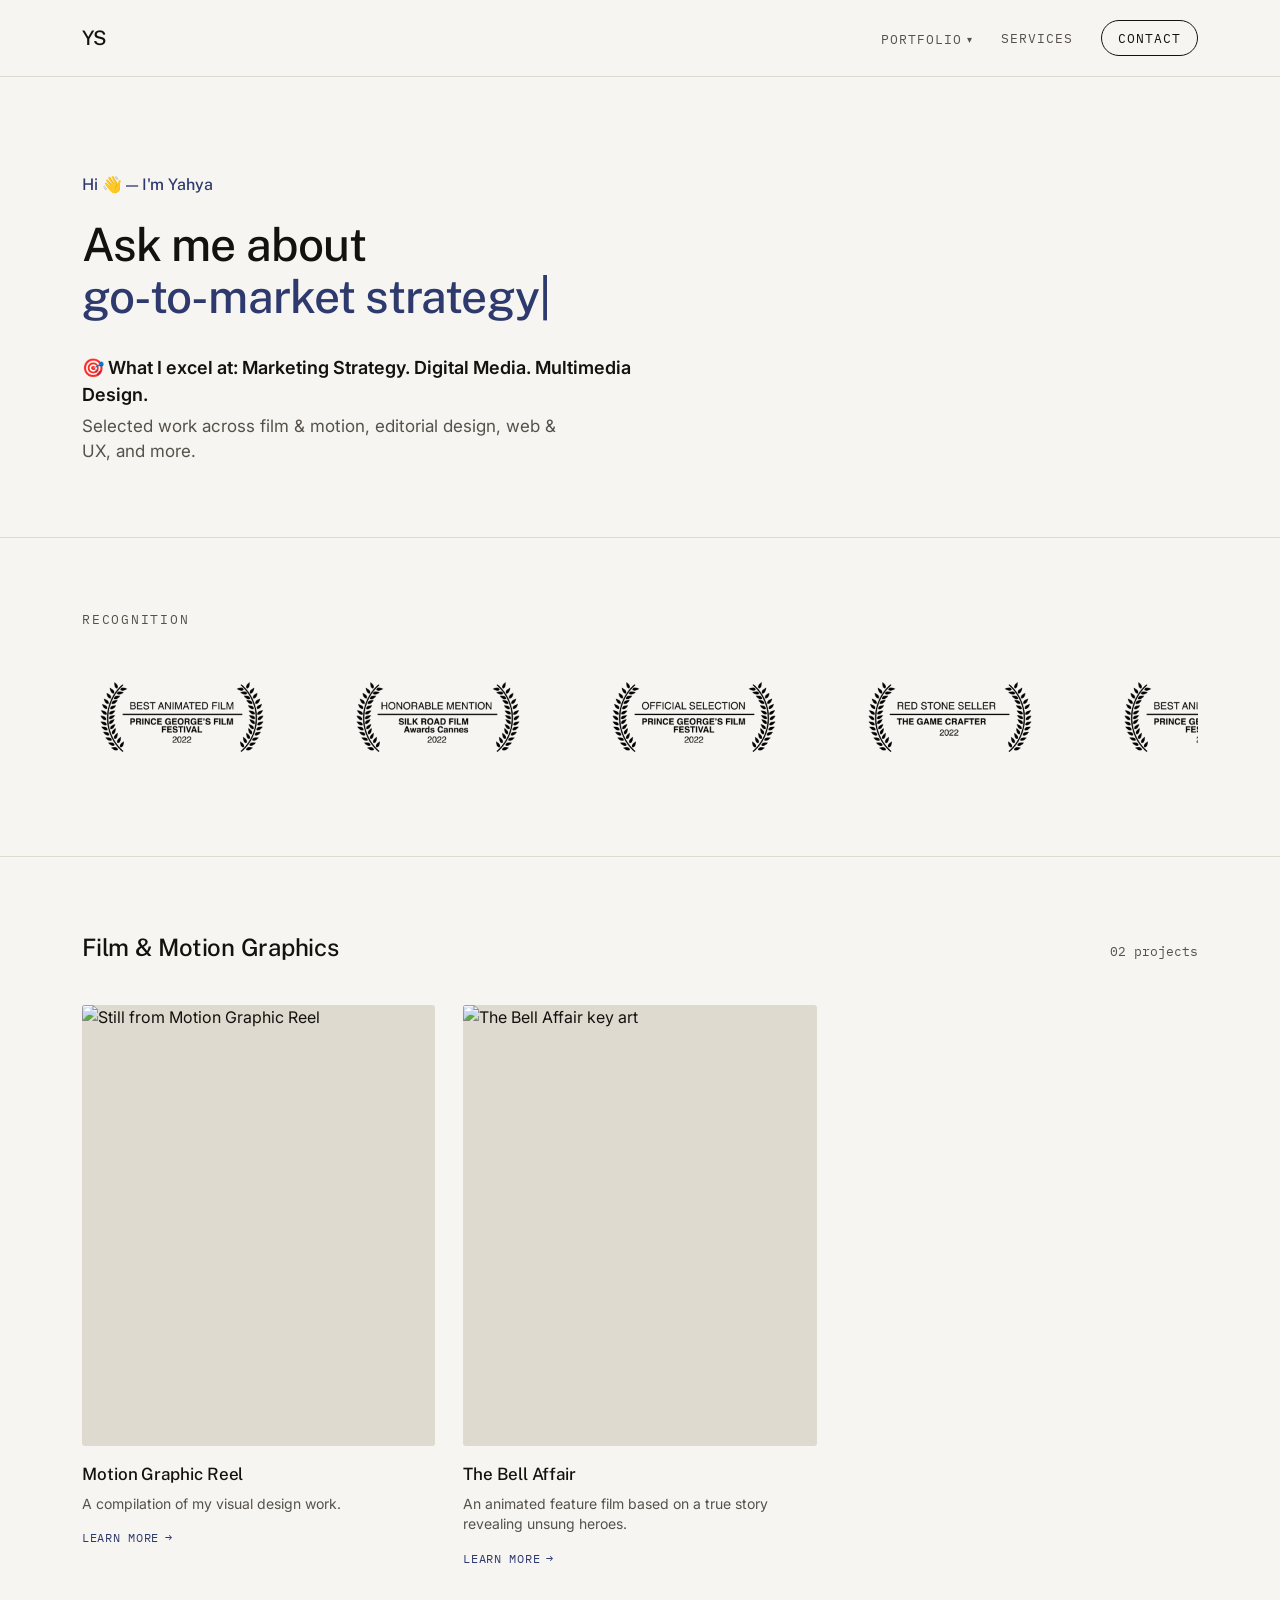
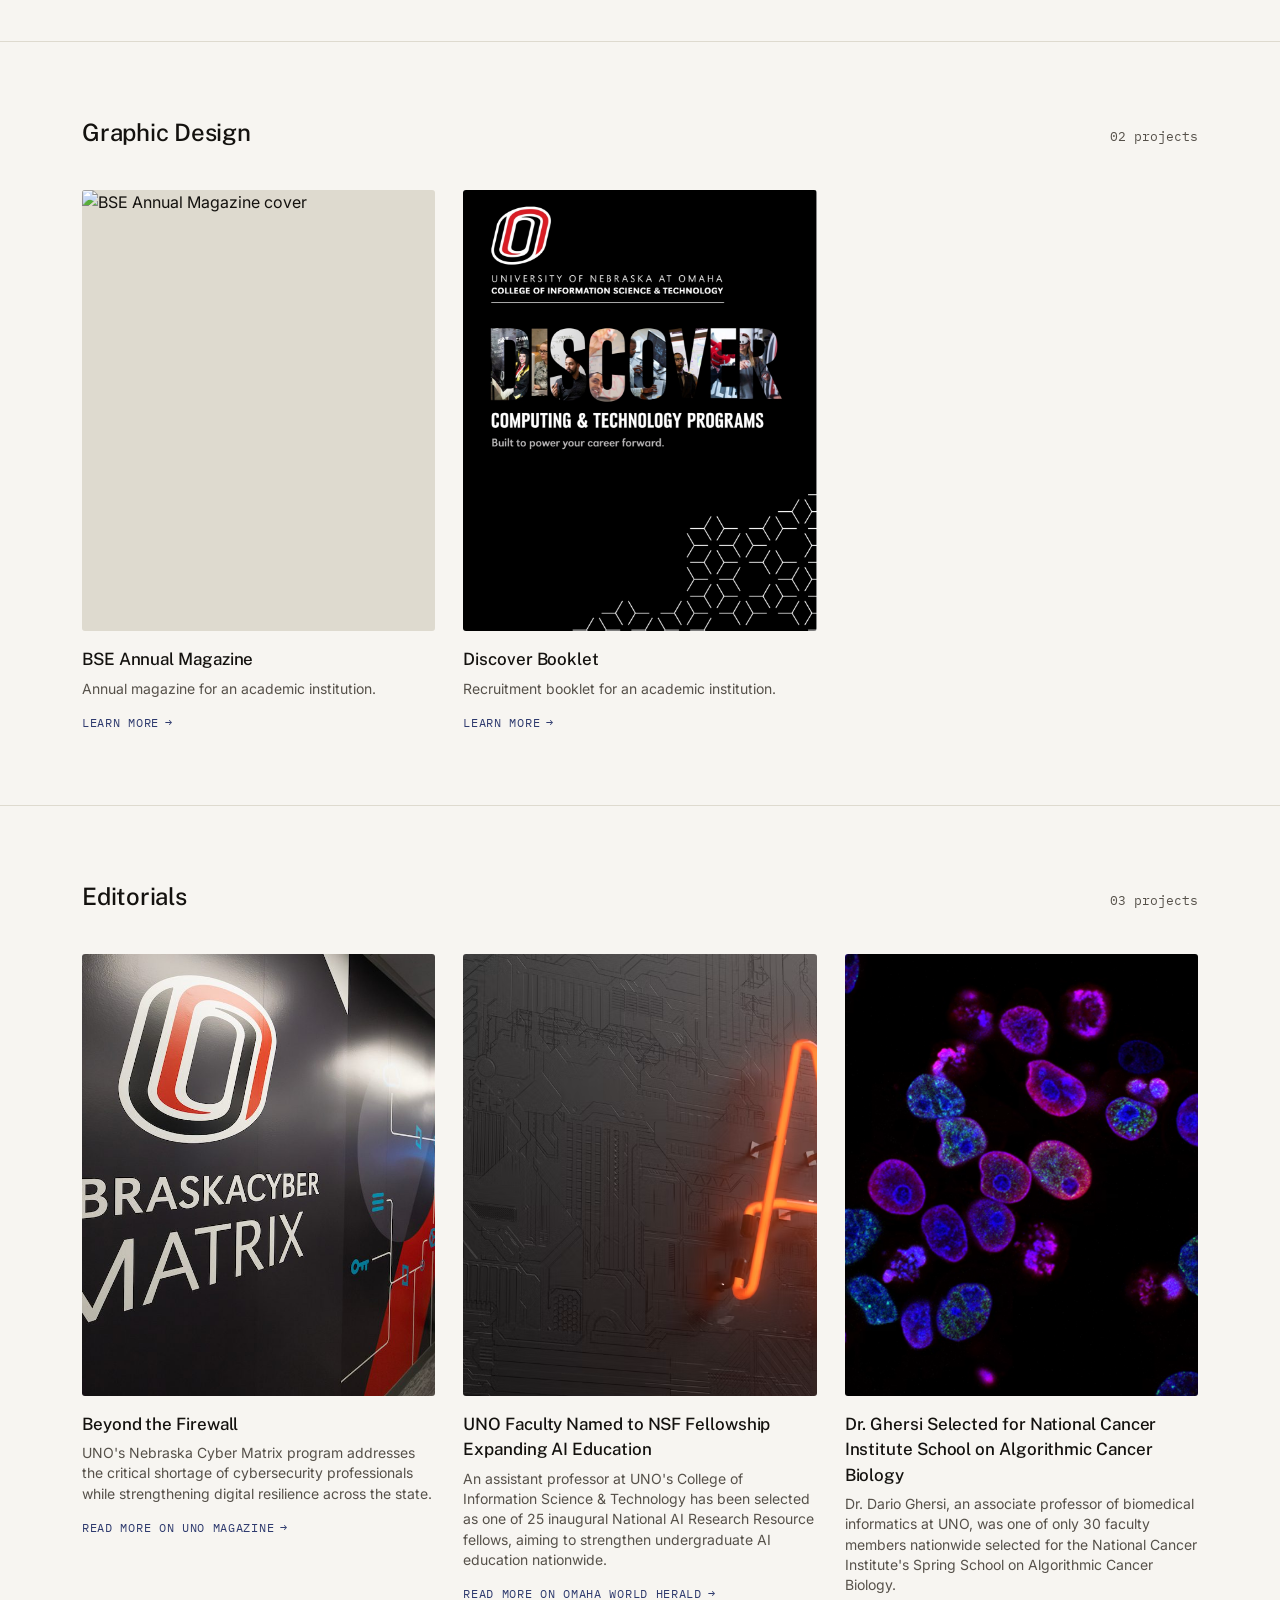
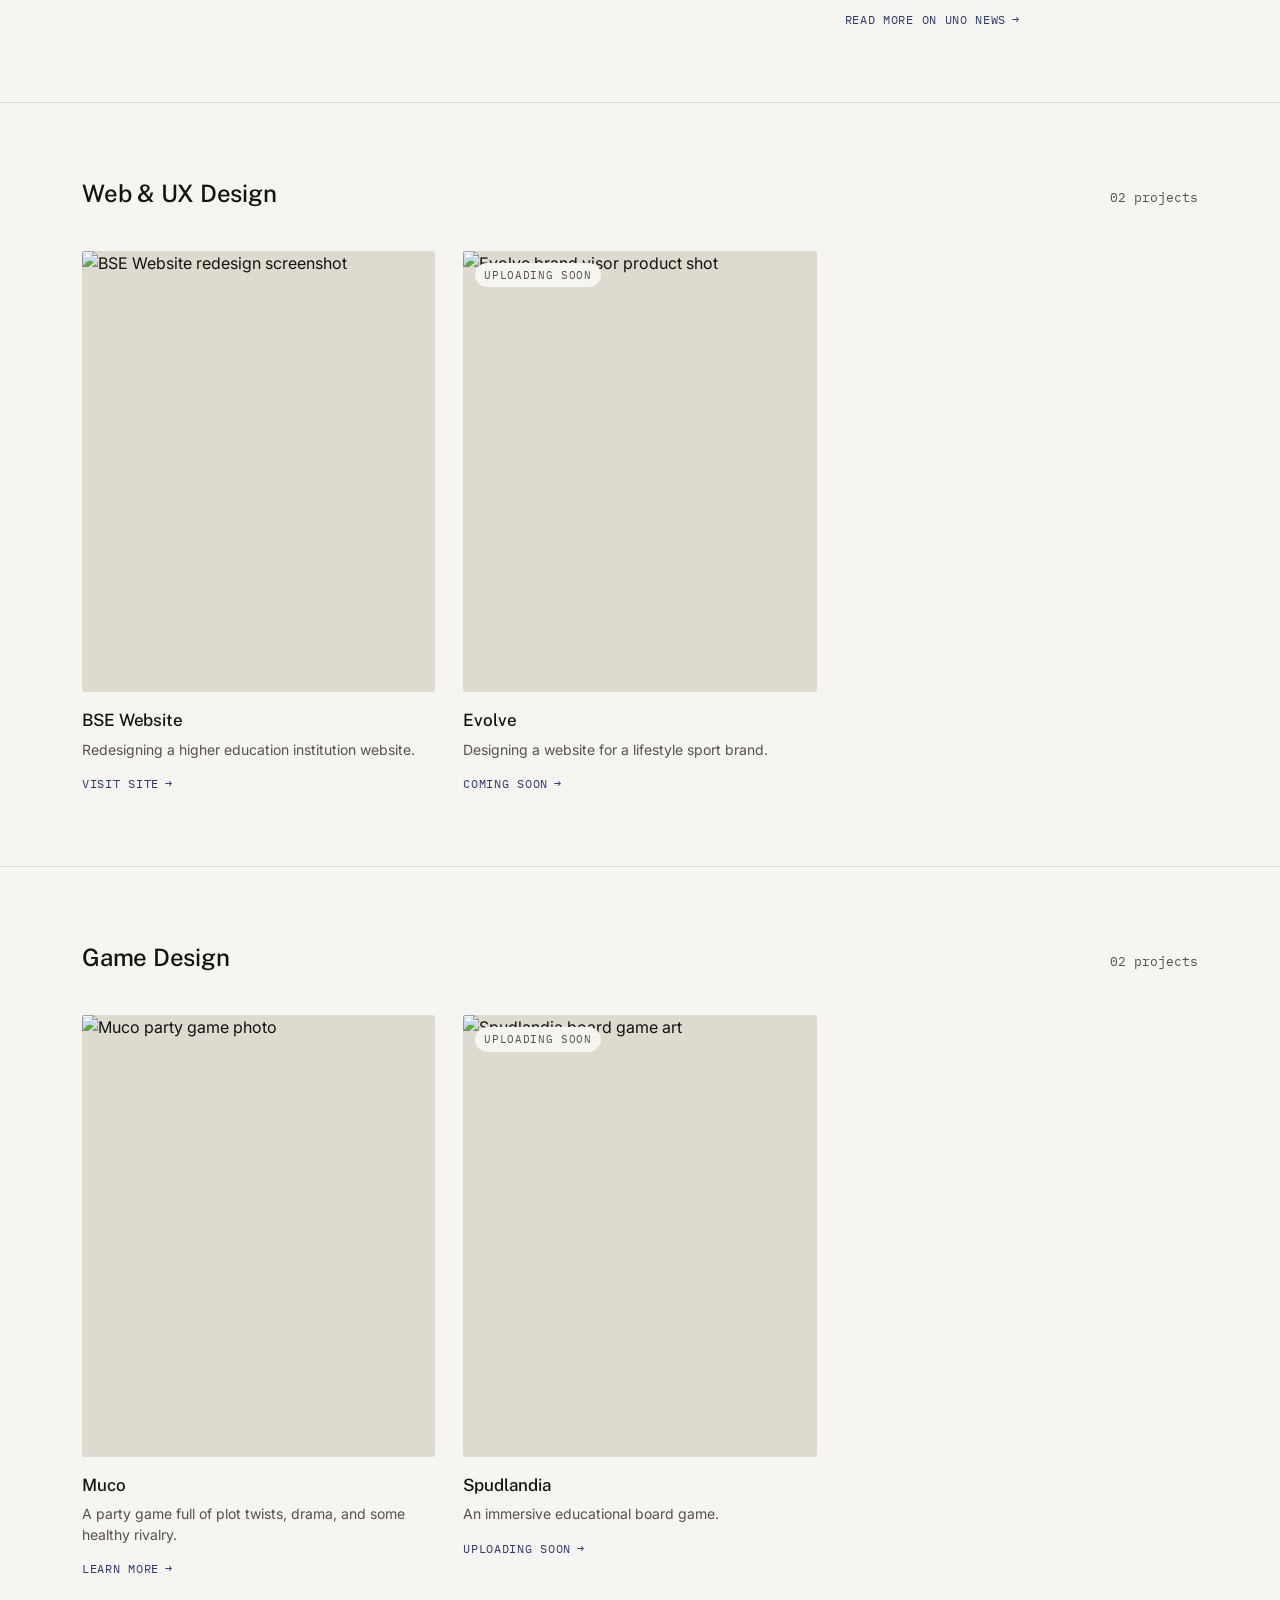
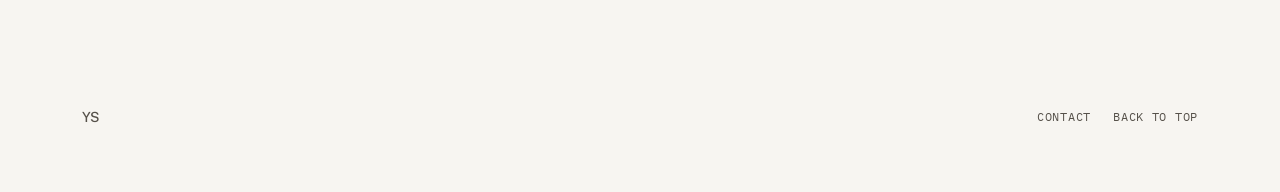
==== index.html @ ce50849d "Apply content updates from Page Design updates doc - Motion Graphic Reel: new hero tagline + About c" ====
<!DOCTYPE html>
<html lang="en">
<head>
<meta charset="UTF-8">
<meta name="viewport" content="width=device-width, initial-scale=1">
<title>Yahya — Multimedia Designer &amp; Storyteller</title>
<meta name="description" content="Portfolio of Yahya — film & motion graphics, graphic design, editorials, web & UX design, and game design.">
<link rel="stylesheet" href="styles.css">
</head>
<body>

<nav class="site-nav">
  <div class="wrap">
    <a href="index.html" class="nav-mark">YS</a>
    <div class="nav-links">
      <div class="nav-dropdown">
        <button type="button" class="nav-dropdown-toggle" aria-haspopup="true" aria-expanded="false">Portfolio <span class="nav-dropdown-caret" aria-hidden="true">&#9662;</span></button>
        <div class="nav-dropdown-menu">
          <a href="#film">Film</a>
          <a href="#graphic-design">Graphic Design</a>
          <a href="#editorials">Editorials</a>
          <a href="#web">Web &amp; UX</a>
          <a href="#games">Games</a>
        </div>
      </div>
      <a href="services.html">Services</a>
      <a href="services.html#quote" class="nav-cta">Contact</a>
    </div>
  </div>
</nav>

<header class="hero">
  <div class="wrap">
    <p class="hero-eyebrow">Hi 👋 — I'm Yahya</p>
    <h1 class="hero-animated">
      <span class="static-part" aria-hidden="true">Ask me about</span>
      <span class="rotator" aria-hidden="true"><span id="rotator-text"></span><span class="cursor">|</span></span>
      <span class="sr-only">Ask me about go-to-market strategy, "finger lickin good" copy, tea or coffee?, animated infographics, AI design ops, Agentic Engineering Ops, building a scalable brand, my go-to playlist, and digital media strategy.</span>
    </h1>
    <p class="hero-tagline">🎯 What I excel at: Marketing Strategy. Digital Media. Multimedia Design.</p>
    <p class="hero-sub">Selected work across film &amp; motion, editorial design, web &amp; UX, and more.</p>
  </div>
</header>

<main>

  <section class="recognition-strip">
    <div class="wrap">
      <p class="trusted-label">Recognition</p>
      <div class="recognition-row">
        <div class="recognition-track">
          <div class="recognition-set">
            <img class="recognition-item" src="assets/awards/bell-affair-best-animated-film.avif" alt="The Bell Affair — Best Animated Film, Prince George's Film Festival, 2022" loading="lazy">
            <img class="recognition-item" src="assets/awards/bell-affair-honorable-mention.avif" alt="The Bell Affair — Honorable Mention, Silk Road Film Awards Cannes, 2022" loading="lazy">
            <img class="recognition-item" src="assets/awards/bell-affair-official-selection.avif" alt="The Bell Affair — Official Selection, Prince George's Film Festival, 2022" loading="lazy">
            <img class="recognition-item" src="assets/awards/muco-red-stone-seller.avif" alt="Muco — Red Stone Seller, The Game Crafter, 2022" loading="lazy">
          </div>
          <div class="recognition-set" aria-hidden="true">
            <img class="recognition-item" src="assets/awards/bell-affair-best-animated-film.avif" alt="" loading="lazy">
            <img class="recognition-item" src="assets/awards/bell-affair-honorable-mention.avif" alt="" loading="lazy">
            <img class="recognition-item" src="assets/awards/bell-affair-official-selection.avif" alt="" loading="lazy">
            <img class="recognition-item" src="assets/awards/muco-red-stone-seller.avif" alt="" loading="lazy">
          </div>
        </div>
      </div>
    </div>
  </section>

  <section class="category" id="film">
    <div class="wrap">
      <div class="category-head">
        <h2>Film &amp; Motion Graphics</h2>
        <span class="category-count">02 projects</span>
      </div>
      <div class="grid">

        <a class="card" href="projects/motion-reel.html">
          <div class="card-media">
            <img src="https://static.wixstatic.com/media/19b5fd_e68e5e94a9194c43a0ab3e9186017f88~mv2.png" alt="Still from Motion Graphic Reel" loading="lazy">
          </div>
          <h3>Motion Graphic Reel</h3>
          <p>A compilation of my visual design work.</p>
          <span class="card-link">Learn more</span>
        </a>

        <!-- Temporarily hidden
        <a class="card" href="projects/event-photography.html">
          <div class="card-media">
            <img src="https://static.wixstatic.com/media/19b5fd_99ac712c35994d45941026b011e1ec9b~mv2.jpg" alt="Event photography sample" loading="lazy">
          </div>
          <h3>Event Photography</h3>
          <p>Event photography collection.</p>
          <span class="card-link">Learn more</span>
        </a>
        -->

        <a class="card" href="projects/bell-affair.html">
          <div class="card-media">
            <img src="https://static.wixstatic.com/media/19b5fd_37423901585c4ec9abe895f76ec25457~mv2.png" alt="The Bell Affair key art" loading="lazy">
          </div>
          <h3>The Bell Affair</h3>
          <p>An animated feature film based on a true story revealing unsung heroes.</p>
          <span class="card-link">Learn more</span>
        </a>

      </div>
    </div>
  </section>

  <section class="category" id="graphic-design">
    <div class="wrap">
      <div class="category-head">
        <h2>Graphic Design</h2>
        <span class="category-count">02 projects</span>
      </div>
      <div class="grid">

        <a class="card" href="projects/bse-magazine.html">
          <div class="card-media">
            <img src="https://static.wixstatic.com/media/19b5fd_92d0103e9a744482bb60e475845dbd04~mv2.jpg" alt="BSE Annual Magazine cover" loading="lazy">
          </div>
          <h3>BSE Annual Magazine</h3>
          <p>Annual magazine for an academic institution.</p>
          <span class="card-link">Learn more</span>
        </a>

        <a class="card" href="projects/discover-booklet.html">
          <div class="card-media">
            <img src="assets/projects/discover-booklet/01-cover.jpg" alt="Discover Booklet cover" loading="lazy">
          </div>
          <h3>Discover Booklet</h3>
          <p>Recruitment booklet for an academic institution.</p>
          <span class="card-link">Learn more</span>
        </a>

      </div>
    </div>
  </section>

  <section class="category" id="editorials">
    <div class="wrap">
      <div class="category-head">
        <h2>Editorials</h2>
        <span class="category-count">03 projects</span>
      </div>
      <div class="grid">

        <a class="card" href="https://stories.unoalumni.org/beyond-the-firewall/" target="_blank" rel="noopener">
          <div class="card-media">
            <img src="assets/projects/articles/beyond-the-firewall.jpg" alt="Nebraska Cyber Matrix wall signage" loading="lazy">
          </div>
          <h3>Beyond the Firewall</h3>
          <p>UNO's Nebraska Cyber Matrix program addresses the critical shortage of cybersecurity professionals while strengthening digital resilience across the state.</p>
          <span class="card-link">Read More on UNO Magazine</span>
        </a>

        <a class="card" href="https://omaha.com/news/community/article_34d5da7f-fa08-5c99-94d9-7071b746bbe2.html" target="_blank" rel="noopener">
          <div class="card-media">
            <img src="assets/projects/articles/uno-faculty-ai-fellowship.avif" alt="Neon AI sign on a dark circuit-board wall" loading="lazy">
          </div>
          <h3>UNO Faculty Named to NSF Fellowship Expanding AI Education</h3>
          <p>An assistant professor at UNO's College of Information Science &amp; Technology has been selected as one of 25 inaugural National AI Research Resource fellows, aiming to strengthen undergraduate AI education nationwide.</p>
          <span class="card-link">Read More on Omaha World Herald</span>
        </a>

        <a class="card" href="https://www.unomaha.edu/college-of-information-science-and-technology/news/2025/09/dr-ghersi-among-30-faculty-selected-nationwide-for-national-cancer-institute-school-on-algorithmic-cancer-biology.php" target="_blank" rel="noopener">
          <div class="card-media">
            <img src="assets/projects/articles/dr-ghersi-cancer-institute.avif" alt="Cancer cells under fluorescence microscopy" loading="lazy">
          </div>
          <h3>Dr. Ghersi Selected for National Cancer Institute School on Algorithmic Cancer Biology</h3>
          <p>Dr. Dario Ghersi, an associate professor of biomedical informatics at UNO, was one of only 30 faculty members nationwide selected for the National Cancer Institute's Spring School on Algorithmic Cancer Biology.</p>
          <span class="card-link">Read More on UNO News</span>
        </a>

      </div>
    </div>
  </section>

  <section class="category" id="web">
    <div class="wrap">
      <div class="category-head">
        <h2>Web &amp; UX Design</h2>
        <span class="category-count">02 projects</span>
      </div>
      <div class="grid">

        <a class="card" href="https://bse.unl.edu/" target="_blank" rel="noopener">
          <div class="card-media">
            <img src="https://static.wixstatic.com/media/19b5fd_0f4ce1c95bd642a1bf82cb60e63b70d2~mv2.png" alt="BSE Website redesign screenshot" loading="lazy">
          </div>
          <h3>BSE Website</h3>
          <p>Redesigning a higher education institution website.</p>
          <span class="card-link">Visit Site</span>
        </a>

        <a class="card">
          <div class="card-media">
            <span class="card-status">Uploading soon</span>
            <img src="https://static.wixstatic.com/media/19b5fd_b9572fff32a149bba0cb20998b1649fb~mv2.png" alt="Evolve brand visor product shot" loading="lazy">
          </div>
          <h3>Evolve</h3>
          <p>Designing a website for a lifestyle sport brand.</p>
          <span class="card-link">Coming soon</span>
        </a>

      </div>
    </div>
  </section>

  <section class="category" id="games">
    <div class="wrap">
      <div class="category-head">
        <h2>Game Design</h2>
        <span class="category-count">02 projects</span>
      </div>
      <div class="grid">

        <a class="card" href="projects/muco.html">
          <div class="card-media">
            <img src="https://static.wixstatic.com/media/19b5fd_4317c2e2abd64f95a758568bfb9b2d70~mv2.jpg" alt="Muco party game photo" loading="lazy">
          </div>
          <h3>Muco</h3>
          <p>A party game full of plot twists, drama, and some healthy rivalry.</p>
          <span class="card-link">Learn more</span>
        </a>

        <a class="card">
          <div class="card-media">
            <span class="card-status">Uploading soon</span>
            <img src="https://static.wixstatic.com/media/19b5fd_ea12763b76074c2cb0266384ac446a94~mv2.png" alt="Spudlandia board game art" loading="lazy">
          </div>
          <h3>Spudlandia</h3>
          <p>An immersive educational board game.</p>
          <span class="card-link">Uploading soon</span>
        </a>

      </div>
    </div>
  </section>

</main>

<footer class="site-footer">
  <div class="wrap" style="display:flex; align-items:center; justify-content:space-between; width:100%; flex-wrap:wrap; gap:20px;">
    <span class="footer-mark">YS</span>
    <div class="footer-links">
      <a href="contact.html">Contact</a>
      <a href="#film">Back to top</a>
    </div>
  </div>
</footer>

<script src="assets/js/nav-dropdown.js"></script>

<script>
  (function () {
    var topics = [
      "go-to-market strategy",
      "\"finger lickin good\" copy",
      "tea or coffee?",
      "animated infographics",
      "AI design ops",
      "Agentic Engineering Ops",
      "building a scalable brand",
      "my go-to playlist",
      "digital media strategy"
    ];

    var el = document.getElementById('rotator-text');
    if (!el) return;

    if (window.matchMedia('(prefers-reduced-motion: reduce)').matches) {
      el.textContent = topics[0];
      return;
    }

    var TYPE_SPEED = 55;
    var DELETE_SPEED = 30;
    var PAUSE_AFTER_TYPE = 1400;
    var PAUSE_AFTER_DELETE = 300;

    var topicIndex = 0;
    var charIndex = 0;
    var deleting = false;

    function tick() {
      var current = topics[topicIndex];

      if (!deleting) {
        charIndex++;
        el.textContent = current.slice(0, charIndex);
        if (charIndex === current.length) {
          setTimeout(function () { deleting = true; tick(); }, PAUSE_AFTER_TYPE);
          return;
        }
        setTimeout(tick, TYPE_SPEED);
      } else {
        charIndex--;
        el.textContent = current.slice(0, charIndex);
        if (charIndex === 0) {
          deleting = false;
          topicIndex = (topicIndex + 1) % topics.length;
          setTimeout(tick, PAUSE_AFTER_DELETE);
          return;
        }
        setTimeout(tick, DELETE_SPEED);
      }
    }

    tick();
  })();
</script>

</body>
</html>
---- styles.css ----
/* ===========================================================
   Ys Portfolio — design tokens
   Display: Public Sans (modern minimalist grotesk, weight-driven hierarchy — no italics, no bold by default)
   Body/UI: Inter
   Utility (labels/eyebrows): IBM Plex Mono
   Palette:
     --paper:   #F7F5F1  (warm off-white background)
     --ink:     #14120F  (near-black, warm not cold)
     --ink-60:  #56514A  (secondary text)
     --line:    #DEDACF  (hairline rule)
     --accent:  #2E3A6E  (deep indigo — signature color)
     --accent-2:#B8472A  (rust — sparingly, hover/active only)
   =========================================================== */

@import url('https://fonts.googleapis.com/css2?family=Public+Sans:wght@400;500;700&family=Inter:wght@400;500;600&family=IBM+Plex+Mono:wght@400;500&display=swap');

:root {
  --paper: #F7F5F1;
  --ink: #14120F;
  --ink-60: #56514A;
  --line: #DEDACF;
  --accent: #2E3A6E;
  --accent-2: #B8472A;

  --font-display: 'Public Sans', sans-serif;
  --font-body: 'Inter', sans-serif;
  --font-mono: 'IBM Plex Mono', monospace;

  --max-w: 1180px;
}

* { box-sizing: border-box; }

html { scroll-behavior: smooth; }

body {
  margin: 0;
  background: var(--paper);
  color: var(--ink);
  font-family: var(--font-body);
  font-size: 16px;
  line-height: 1.5;
  -webkit-font-smoothing: antialiased;
}

a { color: inherit; }

img { max-width: 100%; display: block; }

.wrap {
  max-width: var(--max-w);
  margin: 0 auto;
  padding: 0 32px;
}

/* ---------- Nav ---------- */
.site-nav {
  position: sticky;
  top: 0;
  z-index: 20;
  background: rgba(247, 245, 241, 0.92);
  backdrop-filter: blur(6px);
  border-bottom: 1px solid var(--line);
}

.site-nav .wrap {
  display: flex;
  align-items: center;
  justify-content: space-between;
  height: 76px;
}

.nav-mark {
  font-family: var(--font-display);
  font-size: 20px;
  font-weight: 500;
  letter-spacing: -0.01em;
  text-decoration: none;
}

.nav-links {
  display: flex;
  gap: 28px;
  align-items: center;
}

.nav-links a {
  text-decoration: none;
  font-family: var(--font-mono);
  font-size: 12.5px;
  letter-spacing: 0.08em;
  text-transform: uppercase;
  color: var(--ink-60);
  transition: color 0.15s ease;
}

.nav-links a:hover,
.nav-links a.active { color: var(--ink); }

.nav-links .nav-cta {
  border: 1px solid var(--ink);
  padding: 8px 16px;
  border-radius: 999px;
  color: var(--ink);
}

.nav-links .nav-cta:hover {
  background: var(--ink);
  color: var(--paper);
}

.nav-dropdown {
  position: relative;
}

.nav-dropdown-toggle {
  font-family: var(--font-mono);
  font-size: 12.5px;
  letter-spacing: 0.08em;
  text-transform: uppercase;
  color: var(--ink-60);
  background: none;
  border: none;
  padding: 0;
  margin: 0;
  cursor: pointer;
  display: inline-flex;
  align-items: center;
  gap: 5px;
  transition: color 0.15s ease;
}

.nav-dropdown-toggle:hover,
.nav-dropdown.is-open .nav-dropdown-toggle { color: var(--ink); }

.nav-dropdown-caret {
  font-size: 10px;
  transition: transform 0.15s ease;
}

.nav-dropdown.is-open .nav-dropdown-caret { transform: rotate(180deg); }

.nav-dropdown-menu {
  position: absolute;
  top: calc(100% + 16px);
  left: 0;
  background: var(--paper);
  border: 1px solid var(--line);
  border-radius: 8px;
  padding: 6px;
  min-width: 150px;
  display: flex;
  flex-direction: column;
  box-shadow: 0 8px 24px rgba(20, 18, 15, 0.1);
  opacity: 0;
  visibility: hidden;
  transform: translateY(-4px);
  transition: opacity 0.15s ease, transform 0.15s ease, visibility 0.15s ease;
}

.nav-dropdown.is-open .nav-dropdown-menu {
  opacity: 1;
  visibility: visible;
  transform: translateY(0);
}

.nav-dropdown-menu a {
  padding: 9px 10px;
  border-radius: 4px;
}

.nav-dropdown-menu a:hover { background: var(--line); color: var(--ink); }

@media (prefers-reduced-motion: reduce) {
  .nav-dropdown-menu,
  .nav-dropdown-caret { transition: none; }
}

/* ---------- Hero ---------- */
.hero {
  padding: 96px 0 72px;
  border-bottom: 1px solid var(--line);
}

.hero-eyebrow {
  margin: 0 0 22px;
  font-family: var(--font-display);
  font-weight: 500;
  font-size: 16px;
  color: var(--accent);
}

.hero h1 {
  font-family: var(--font-display);
  font-weight: 500;
  font-size: clamp(28px, 4.4vw, 46px);
  line-height: 1.12;
  letter-spacing: -0.02em;
  margin: 0 0 28px;
  max-width: 20ch;
}

.hero h1 em {
  font-style: normal;
  font-weight: 500;
  color: var(--accent);
}

.hero-tagline {
  max-width: 46ch;
  font-family: var(--font-body);
  font-weight: 600;
  font-size: 18px;
  color: var(--ink);
  margin: 0 0 6px;
}

.hero-sub {
  max-width: 46ch;
  color: var(--ink-60);
  font-size: 17px;
  margin: 0;
}

.hero-animated {
  font-family: var(--font-display);
  font-weight: 500;
  font-size: clamp(28px, 4.4vw, 46px);
  line-height: 1.18;
  letter-spacing: -0.02em;
  margin: 0 0 28px;
}

.hero-animated .static-part { display: block; }

.hero-animated .rotator {
  display: block;
  color: var(--accent);
  font-style: normal;
  min-height: 1.2em;
}

.hero-animated .cursor {
  display: inline-block;
  animation: blink 0.9s step-end infinite;
}

@keyframes blink { 50% { opacity: 0; } }

.sr-only {
  position: absolute;
  width: 1px; height: 1px;
  padding: 0; margin: -1px;
  overflow: hidden;
  clip: rect(0,0,0,0);
  white-space: nowrap;
  border: 0;
}

@media (prefers-reduced-motion: reduce) {
  .hero-animated .cursor { animation: none; }
}

/* ---------- Recognition strip ---------- */
.recognition-strip {
  padding: 72px 0;
  border-bottom: 1px solid var(--line);
}

.trusted-label {
  font-family: var(--font-mono);
  font-size: 12.5px;
  letter-spacing: 0.14em;
  text-transform: uppercase;
  color: var(--ink-60);
  margin: 0 0 22px;
}

.recognition-row {
  overflow: hidden;
}

.recognition-track {
  display: flex;
  width: max-content;
  animation: recognition-marquee 22s linear infinite;
}

.recognition-set {
  display: flex;
  align-items: center;
  gap: 56px;
  padding-right: 56px;
}

.recognition-item {
  flex: 0 0 auto;
  width: 200px;
  height: auto;
  filter: brightness(0);
}

@keyframes recognition-marquee {
  from { transform: translateX(0); }
  to { transform: translateX(-50%); }
}

@media (prefers-reduced-motion: reduce) {
  .recognition-track { animation: none; }
  .recognition-row { overflow-x: auto; }
  .recognition-set[aria-hidden="true"] { display: none; }
}

/* ---------- Section headers ---------- */
.category {
  padding: 72px 0;
  border-bottom: 1px solid var(--line);
}

.category:last-of-type { border-bottom: none; }

.category-head {
  display: flex;
  align-items: baseline;
  justify-content: space-between;
  gap: 24px;
  margin-bottom: 40px;
}

.category-head h2 {
  font-family: var(--font-display);
  font-weight: 500;
  letter-spacing: -0.01em;
  font-size: clamp(19px, 2.4vw, 24px);
  margin: 0;
}

.category-count {
  font-family: var(--font-mono);
  font-size: 12.5px;
  color: var(--ink-60);
  white-space: nowrap;
}

/* ---------- Project grid ---------- */
.grid {
  display: grid;
  grid-template-columns: repeat(3, 1fr);
  gap: 28px;
}

.card {
  text-decoration: none;
  color: var(--ink);
  display: block;
}

.card-media {
  position: relative;
  aspect-ratio: 4 / 5;
  overflow: hidden;
  background: var(--line);
  border-radius: 3px;
  margin-bottom: 16px;
}

.card-media img {
  width: 100%;
  height: 100%;
  object-fit: cover;
  transition: transform 0.5s cubic-bezier(0.2, 0.7, 0.2, 1);
}

.card:hover .card-media img { transform: scale(1.045); }

.card-status {
  position: absolute;
  top: 12px;
  left: 12px;
  background: var(--paper);
  font-family: var(--font-mono);
  font-size: 11px;
  letter-spacing: 0.06em;
  text-transform: uppercase;
  padding: 4px 9px;
  border-radius: 999px;
  color: var(--ink-60);
}

.card h3 {
  font-family: var(--font-display);
  font-weight: 500;
  letter-spacing: -0.005em;
  font-size: 17px;
  margin: 0 0 6px;
}

.card p {
  font-size: 14px;
  color: var(--ink-60);
  margin: 0 0 10px;
  line-height: 1.45;
}

.card-link {
  font-family: var(--font-mono);
  font-size: 11.5px;
  letter-spacing: 0.06em;
  text-transform: uppercase;
  color: var(--accent);
  display: inline-flex;
  align-items: center;
  gap: 6px;
}

.card-link::after {
  content: '→';
  transition: transform 0.15s ease;
}

.card:hover .card-link::after { transform: translateX(3px); }

/* ---------- Footer ---------- */
.site-footer {
  padding: 56px 0 64px;
  display: flex;
  align-items: center;
  justify-content: space-between;
  gap: 20px;
  flex-wrap: wrap;
}

.footer-mark {
  font-family: var(--font-display);
  font-weight: 500;
  font-size: 14px;
  color: var(--ink-60);
}

.footer-links {
  display: flex;
  gap: 22px;
}

.footer-links a {
  font-family: var(--font-mono);
  font-size: 12px;
  letter-spacing: 0.06em;
  text-transform: uppercase;
  text-decoration: none;
  color: var(--ink-60);
}

.footer-links a:hover { color: var(--ink); }

/* ---------- Contact page ---------- */
.contact-hero {
  padding: 96px 0 80px;
}

.contact-hero h1 {
  font-family: var(--font-display);
  font-weight: 500;
  letter-spacing: -0.02em;
  font-size: clamp(26px, 3.6vw, 38px);
  margin: 0 0 20px;
}

.contact-grid {
  display: grid;
  grid-template-columns: 1.1fr 0.9fr;
  gap: 64px;
  padding-bottom: 96px;
}

.contact-list {
  list-style: none;
  margin: 0;
  padding: 0;
}

.contact-list li {
  border-top: 1px solid var(--line);
  padding: 20px 0;
  display: flex;
  justify-content: space-between;
  align-items: baseline;
}

.contact-list li:last-child { border-bottom: 1px solid var(--line); }

.contact-list .label {
  font-family: var(--font-mono);
  font-size: 12px;
  letter-spacing: 0.06em;
  text-transform: uppercase;
  color: var(--ink-60);
}

.contact-list a {
  text-decoration: none;
  font-size: 16px;
}

.contact-list a:hover { color: var(--accent); }

.contact-form { display: flex; flex-direction: column; gap: 18px; }

.contact-form label {
  font-family: var(--font-mono);
  font-size: 11.5px;
  letter-spacing: 0.06em;
  text-transform: uppercase;
  color: var(--ink-60);
  display: block;
  margin-bottom: 6px;
}

.contact-form input,
.contact-form textarea {
  width: 100%;
  border: none;
  border-bottom: 1px solid var(--line);
  background: transparent;
  padding: 10px 2px;
  font-family: var(--font-body);
  font-size: 15px;
  color: var(--ink);
}

.contact-form input:focus,
.contact-form textarea:focus {
  outline: none;
  border-bottom-color: var(--accent);
}

.contact-form button {
  margin-top: 8px;
  align-self: flex-start;
  border: 1px solid var(--ink);
  background: var(--ink);
  color: var(--paper);
  font-family: var(--font-mono);
  font-size: 12.5px;
  letter-spacing: 0.06em;
  text-transform: uppercase;
  padding: 12px 26px;
  border-radius: 999px;
  cursor: pointer;
  transition: opacity 0.15s ease;
}

.contact-form button:hover { opacity: 0.85; }

.contact-form .form-row {
  display: grid;
  grid-template-columns: 1fr 1fr;
  gap: 18px;
}

/* ---------- Services page ---------- */
.btn {
  display: inline-flex;
  align-items: center;
  gap: 8px;
  font-family: var(--font-mono);
  font-size: 12.5px;
  letter-spacing: 0.06em;
  text-transform: uppercase;
  padding: 13px 26px;
  border-radius: 999px;
  text-decoration: none;
  border: 1px solid var(--ink);
  transition: opacity 0.15s ease, background 0.15s ease, color 0.15s ease;
}

.btn-solid { background: var(--ink); color: var(--paper); }
.btn-solid:hover { opacity: 0.85; }

.btn-outline { background: transparent; color: var(--ink); }
.btn-outline:hover { background: var(--ink); color: var(--paper); }

.services-hero { padding: 88px 0 64px; border-bottom: 1px solid var(--line); }

.services-hero h1 {
  font-family: var(--font-display);
  font-weight: 500;
  font-size: clamp(28px, 3.8vw, 42px);
  line-height: 1.18;
  letter-spacing: -0.02em;
  max-width: 22ch;
  margin: 0 0 24px;
}

.circle-word {
  color: var(--accent-2);
  text-decoration: underline;
  text-decoration-color: var(--accent-2);
  text-decoration-thickness: 3px;
  text-underline-offset: 6px;
}

.type-cursor {
  display: inline-block;
  color: var(--accent-2);
  text-decoration: none;
  animation: blink 0.9s step-end infinite;
}

.type-cursor.is-done { display: none; }

@media (prefers-reduced-motion: reduce) {
  .type-cursor { animation: none; }
}

.hero-lead {
  max-width: 46ch;
  font-family: var(--font-body);
  font-weight: 600;
  font-size: 19px;
  color: var(--ink);
  margin: 0 0 14px;
}

.services-hero .sub {
  max-width: 56ch;
  font-size: 17px;
  color: var(--ink-60);
  margin: 0 0 16px;
}

.services-hero .sub:last-of-type { margin-bottom: 32px; }

.hero-ctas { display: flex; gap: 14px; flex-wrap: wrap; }

.intro { padding: 64px 0; border-bottom: 1px solid var(--line); }

.intro-grid {
  display: grid;
  grid-template-columns: 0.8fr 1.2fr;
  gap: 56px;
  align-items: center;
}

.intro-media {
  aspect-ratio: 4 / 5;
  border-radius: 6px;
  overflow: hidden;
  background: var(--line);
}

.intro-media img { width: 100%; height: 100%; object-fit: cover; }

.intro-copy p { max-width: 62ch; font-size: 18px; color: var(--ink); margin: 0 0 22px; }
.intro-copy p:last-child { margin-bottom: 0; }

.section-head { margin-bottom: 40px; }

.section-head h2 {
  font-family: var(--font-display);
  font-weight: 500;
  letter-spacing: -0.01em;
  font-size: clamp(20px, 2.6vw, 26px);
  margin: 0 0 10px;
}

.section-head p { color: var(--ink-60); font-size: 16px; margin: 0; max-width: 56ch; }

.proof-head { display: flex; align-items: flex-end; justify-content: space-between; gap: 24px; }
.proof-head-btn { flex: 0 0 auto; white-space: nowrap; }

.tiers { padding: 72px 0; border-bottom: 1px solid var(--line); }

.tier-grid { display: grid; grid-template-columns: 1fr 1fr; gap: 28px; }

.tier-card {
  border: 1px solid var(--line);
  border-radius: 6px;
  padding: 40px 34px;
  display: flex;
  flex-direction: column;
  background: #FBFAF7;
  transition: transform 0.25s cubic-bezier(0.2, 0.7, 0.2, 1), box-shadow 0.25s ease, border-color 0.25s ease;
}

.tier-card:hover {
  transform: translateY(-6px);
  box-shadow: 0 18px 40px rgba(20, 18, 15, 0.12);
  border-color: var(--accent);
}

.tier-card.is-build { border-color: var(--ink); background: var(--paper); }
.tier-card.is-build:hover { border-color: var(--ink); }

.tier-card .btn-arrow { display: inline-block; transition: transform 0.2s ease; }
.tier-card:hover .btn-arrow { transform: translateX(4px); }

.tier-kicker {
  font-family: var(--font-mono);
  font-size: 11px;
  letter-spacing: 0.1em;
  text-transform: uppercase;
  color: var(--ink-60);
  margin: 0 0 14px;
}

.tier-card.is-build .tier-kicker { color: var(--accent-2); }

.tier-card h3 { font-family: var(--font-display); font-weight: 500; letter-spacing: -0.01em; font-size: 21px; margin: 0 0 10px; }

.tier-tagline { color: var(--ink-60); font-size: 15px; margin: 0 0 28px; line-height: 1.5; }

.tier-list { list-style: none; margin: 0 0 30px; padding: 0; flex: 1; }

.tier-list li {
  border-top: 1px solid var(--line);
  padding: 14px 0;
  font-size: 14.5px;
  color: var(--ink);
  line-height: 1.5;
}

.tier-best {
  font-size: 13.5px;
  color: var(--ink-60);
  margin: 0 0 24px;
  padding-top: 14px;
  border-top: 1px solid var(--line);
}

.tier-best strong { color: var(--ink); font-weight: 600; }

.process { padding: 72px 0; border-bottom: 1px solid var(--line); }

.process-grid { display: grid; grid-template-columns: repeat(4, 1fr); gap: 24px; }

.process-step {
  border: 1px solid var(--line);
  border-radius: 6px;
  padding: 24px 22px;
  transition: transform 0.25s cubic-bezier(0.2, 0.7, 0.2, 1), box-shadow 0.25s ease, border-color 0.25s ease;
}

.process-step:hover {
  transform: translateY(-6px);
  box-shadow: 0 18px 40px rgba(20, 18, 15, 0.12);
  border-color: var(--accent);
}

.process-num {
  width: 30px;
  height: 30px;
  border-radius: 999px;
  background: var(--paper);
  border: 2px solid var(--line);
  display: flex;
  align-items: center;
  justify-content: center;
  font-family: var(--font-mono);
  font-size: 11px;
  color: var(--ink-60);
  margin: 0 0 16px;
  transition: border-color 0.25s ease, background 0.25s ease, color 0.25s ease;
}

.process-step:hover .process-num {
  border-color: var(--accent);
  background: var(--accent);
  color: var(--paper);
}

.process-step h4 { font-family: var(--font-display); font-weight: 500; font-size: 16px; margin: 0 0 8px; }
.process-step p { font-size: 14px; color: var(--ink-60); line-height: 1.55; margin: 0; }

.proof { padding: 72px 0; border-bottom: 1px solid var(--line); }

.proof-badges {
  margin-top: 40px;
  display: flex;
  gap: 28px;
  flex-wrap: wrap;
  align-items: center;
  font-family: var(--font-mono);
  font-size: 12px;
  color: var(--ink-60);
}

.proof-badges span { border-left: 2px solid var(--accent); padding-left: 10px; }

.quote { padding: 80px 0 96px; }

.quote-copy p { color: var(--ink-60); font-size: 16px; max-width: 42ch; margin: 0 0 28px; }

/* ---------- About page ---------- */
.about-content {
  padding-bottom: 96px;
}

.about-content p {
  max-width: 60ch;
  font-size: 17px;
  color: var(--ink);
}

.about-content a {
  color: var(--accent);
}

.about-content a:hover {
  color: var(--ink);
}

/* ---------- Project detail pages ---------- */
.back-link {
  font-family: var(--font-mono);
  font-size: 12px;
  text-transform: uppercase;
  letter-spacing: 0.06em;
  text-decoration: none;
  color: var(--ink-60);
  display: inline-block;
  margin-bottom: 24px;
}

.back-link:hover { color: var(--ink); }

.project-hero {
  padding: 88px 0 40px;
}

.project-hero .cat {
  font-family: var(--font-mono);
  font-size: 12px;
  letter-spacing: 0.1em;
  text-transform: uppercase;
  color: var(--accent);
  margin: 0 0 16px;
}

.project-hero h1 {
  font-family: var(--font-display);
  font-weight: 500;
  letter-spacing: -0.02em;
  font-size: clamp(25px, 3.6vw, 38px);
  margin: 0 0 18px;
}

.project-hero p {
  max-width: 60ch;
  color: var(--ink-60);
  font-size: 17px;
}

.project-media {
  padding-bottom: 72px;
}

.media-placeholder {
  background: var(--line);
  border-radius: 4px;
  aspect-ratio: 16 / 9;
  display: flex;
  align-items: center;
  justify-content: center;
  text-align: center;
  padding: 24px;
  margin-bottom: 20px;
}

.media-placeholder span {
  font-family: var(--font-mono);
  font-size: 12px;
  letter-spacing: 0.04em;
  color: var(--ink-60);
}

.media-placeholder:has(img),
.media-placeholder:has(video) {
  padding: 0;
  overflow: hidden;
}

.project-cta {
  display: inline-flex;
  align-items: center;
  gap: 8px;
  border: 1px solid var(--ink);
  background: var(--ink);
  color: var(--paper);
  font-family: var(--font-mono);
  font-size: 12.5px;
  letter-spacing: 0.06em;
  text-transform: uppercase;
  text-decoration: none;
  padding: 12px 26px;
  border-radius: 999px;
  transition: opacity 0.15s ease;
}

.project-cta:hover { opacity: 0.85; }

.media-placeholder img,
.media-placeholder video {
  width: 100%;
  height: 100%;
  object-fit: cover;
  display: block;
}

.project-video {
  position: relative;
  aspect-ratio: 16 / 9;
  border-radius: 4px;
  overflow: hidden;
}

.media-rotator {
  position: relative;
  aspect-ratio: 16 / 9;
  border-radius: 4px;
  overflow: hidden;
  background: var(--line);
  cursor: pointer;
  margin-bottom: 20px;
}

.media-rotator img,
.media-rotator video {
  position: absolute;
  inset: 0;
  width: 100%;
  height: 100%;
  object-fit: cover;
  opacity: 0;
}

.media-rotator img.is-active,
.media-rotator video.is-active {
  opacity: 1;
}

.rotator-nav {
  position: absolute;
  top: 50%;
  transform: translateY(-50%);
  width: 40px;
  height: 40px;
  border-radius: 999px;
  border: 1px solid var(--line);
  background: var(--paper);
  color: var(--ink);
  font-family: var(--font-mono);
  font-size: 18px;
  line-height: 1;
  cursor: pointer;
  display: flex;
  align-items: center;
  justify-content: center;
  opacity: 0.85;
  z-index: 2;
}

.rotator-nav:hover { background: var(--line); opacity: 1; }

.rotator-prev { left: 12px; }
.rotator-next { right: 12px; }

.project-video iframe {
  position: absolute;
  inset: 0;
  width: 100%;
  height: 100%;
  border: 0;
}

.project-gallery-grid {
  display: grid;
  grid-template-columns: repeat(auto-fill, minmax(200px, 1fr));
  gap: 20px;
}

.project-gallery-grid .media-placeholder { margin-bottom: 0; }

.project-details {
  padding-bottom: 96px;
}

.project-badges {
  display: flex;
  flex-wrap: wrap;
  gap: 16px;
}

.project-badges img {
  width: 80px;
  height: auto;
  filter: brightness(0);
}

.project-recognition {
  margin-top: 32px;
}

.project-recognition .trusted-label {
  margin-bottom: 16px;
}

.project-recognition-row {
  display: flex;
  flex-wrap: nowrap;
  align-items: center;
  gap: 32px;
}

.project-recognition-row .recognition-item {
  flex: 1 1 0;
  min-width: 0;
  max-width: 200px;
}

.project-block {
  padding: 72px 0;
  border-bottom: 1px solid var(--line);
}

.project-block-title {
  font-family: var(--font-display);
  font-weight: 500;
  letter-spacing: -0.01em;
  font-size: clamp(20px, 2.6vw, 26px);
  margin: 0 0 32px;
}

.project-subblock {
  margin-bottom: 40px;
}

.project-two-col {
  display: grid;
  grid-template-columns: 1fr 1fr;
  gap: 40px;
}

.project-two-col .project-subblock {
  margin-bottom: 0;
}

.project-two-col .plain-list {
  max-width: none;
}

.project-subblock:last-child { margin-bottom: 0; }

.contact-list + .project-subblock { margin-top: 40px; }

/* ---------- Lightbox ---------- */
.js-lightbox { cursor: pointer; }

.lightbox-overlay {
  position: fixed;
  inset: 0;
  background: rgba(20, 18, 15, 0.92);
  display: flex;
  align-items: center;
  justify-content: center;
  padding: 40px;
  z-index: 100;
}

.lightbox-overlay[hidden] { display: none; }

.lightbox-content {
  max-width: 900px;
  max-height: 85vh;
  width: 100%;
  background: var(--paper);
  border-radius: 4px;
  padding: 24px;
  display: flex;
  align-items: center;
  justify-content: center;
  text-align: center;
  overflow: auto;
}

.lightbox-content img,
.lightbox-content video {
  max-width: 100%;
  max-height: 75vh;
  display: block;
  border-radius: 4px;
}

.lightbox-content span {
  font-family: var(--font-mono);
  font-size: 14px;
  letter-spacing: 0.04em;
  color: var(--ink-60);
}

.lightbox-close {
  position: fixed;
  top: 24px;
  right: 24px;
  width: 40px;
  height: 40px;
  border-radius: 999px;
  border: 1px solid var(--line);
  background: var(--paper);
  color: var(--ink);
  font-family: var(--font-mono);
  font-size: 18px;
  line-height: 1;
  cursor: pointer;
  display: flex;
  align-items: center;
  justify-content: center;
  z-index: 101;
}

.lightbox-close:hover { background: var(--line); }

.project-subblock-title {
  font-family: var(--font-display);
  font-weight: 500;
  font-size: 17px;
  margin: 0 0 10px;
}

.project-block p {
  max-width: 60ch;
  color: var(--ink-60);
  font-size: 15px;
  line-height: 1.6;
  margin: 0 0 20px;
}

.project-block p:last-child { margin-bottom: 0; }

.plain-list {
  list-style: none;
  margin: 0;
  padding: 0;
  max-width: 60ch;
}

.plain-list li {
  border-top: 1px solid var(--line);
  padding: 16px 0;
  color: var(--ink-60);
  font-size: 15px;
  line-height: 1.6;
}

.plain-list li:last-child { border-bottom: 1px solid var(--line); }

.plain-list li strong {
  color: var(--ink);
  font-weight: 600;
}

.todo-note {
  font-family: var(--font-mono);
  font-size: 12px;
  letter-spacing: 0.04em;
  color: var(--ink-60);
}

.media-placeholder--summary {
  aspect-ratio: auto;
  padding: 40px 24px;
}

/* ---------- Responsive ---------- */
@media (max-width: 900px) {
  .grid { grid-template-columns: repeat(2, 1fr); }
  .contact-grid { grid-template-columns: 1fr; gap: 48px; }
  .project-gallery-grid { grid-template-columns: 1fr; }
  .project-two-col { grid-template-columns: 1fr; }
  .proof-head { flex-direction: column; align-items: flex-start; }
  .intro-grid { grid-template-columns: 1fr; }
  .intro-media { max-width: 320px; }
  .tier-grid { grid-template-columns: 1fr; }
  .process-grid { grid-template-columns: 1fr 1fr; }
}

@media (max-width: 560px) {
  .wrap { padding: 0 20px; }
  .grid { grid-template-columns: 1fr; }
  .nav-links { gap: 16px; }
  .nav-links .nav-cta { padding: 7px 13px; }
  .site-nav .wrap { height: 64px; }
  .hero { padding: 56px 0 48px; }
  .recognition-strip { padding: 48px 0; }
  .recognition-set { gap: 36px; padding-right: 36px; }
  .recognition-item { width: 140px; }
  .category { padding: 48px 0; }
  .contact-list li { flex-direction: column; align-items: flex-start; gap: 6px; }
  .lightbox-overlay { padding: 16px; }
  .lightbox-content { padding: 16px; }
  .lightbox-close { top: 12px; right: 12px; }
  .rotator-nav { width: 34px; height: 34px; font-size: 16px; }
  .rotator-prev { left: 8px; }
  .rotator-next { right: 8px; }
  .process-grid { grid-template-columns: 1fr; }
  .contact-form .form-row { grid-template-columns: 1fr; }
}

/* Reduced motion */
@media (prefers-reduced-motion: reduce) {
  html { scroll-behavior: auto; }
  .card-media img, .card-link::after { transition: none; }
  .tier-card, .tier-card .btn-arrow { transition: none; }
  .tier-card:hover { transform: none; }
  .process-step, .process-num { transition: none; }
  .process-step:hover { transform: none; }
}

/* Visible keyboard focus */
a:focus-visible, button:focus-visible, input:focus-visible, textarea:focus-visible {
  outline: 2px solid var(--accent);
  outline-offset: 2px;
}
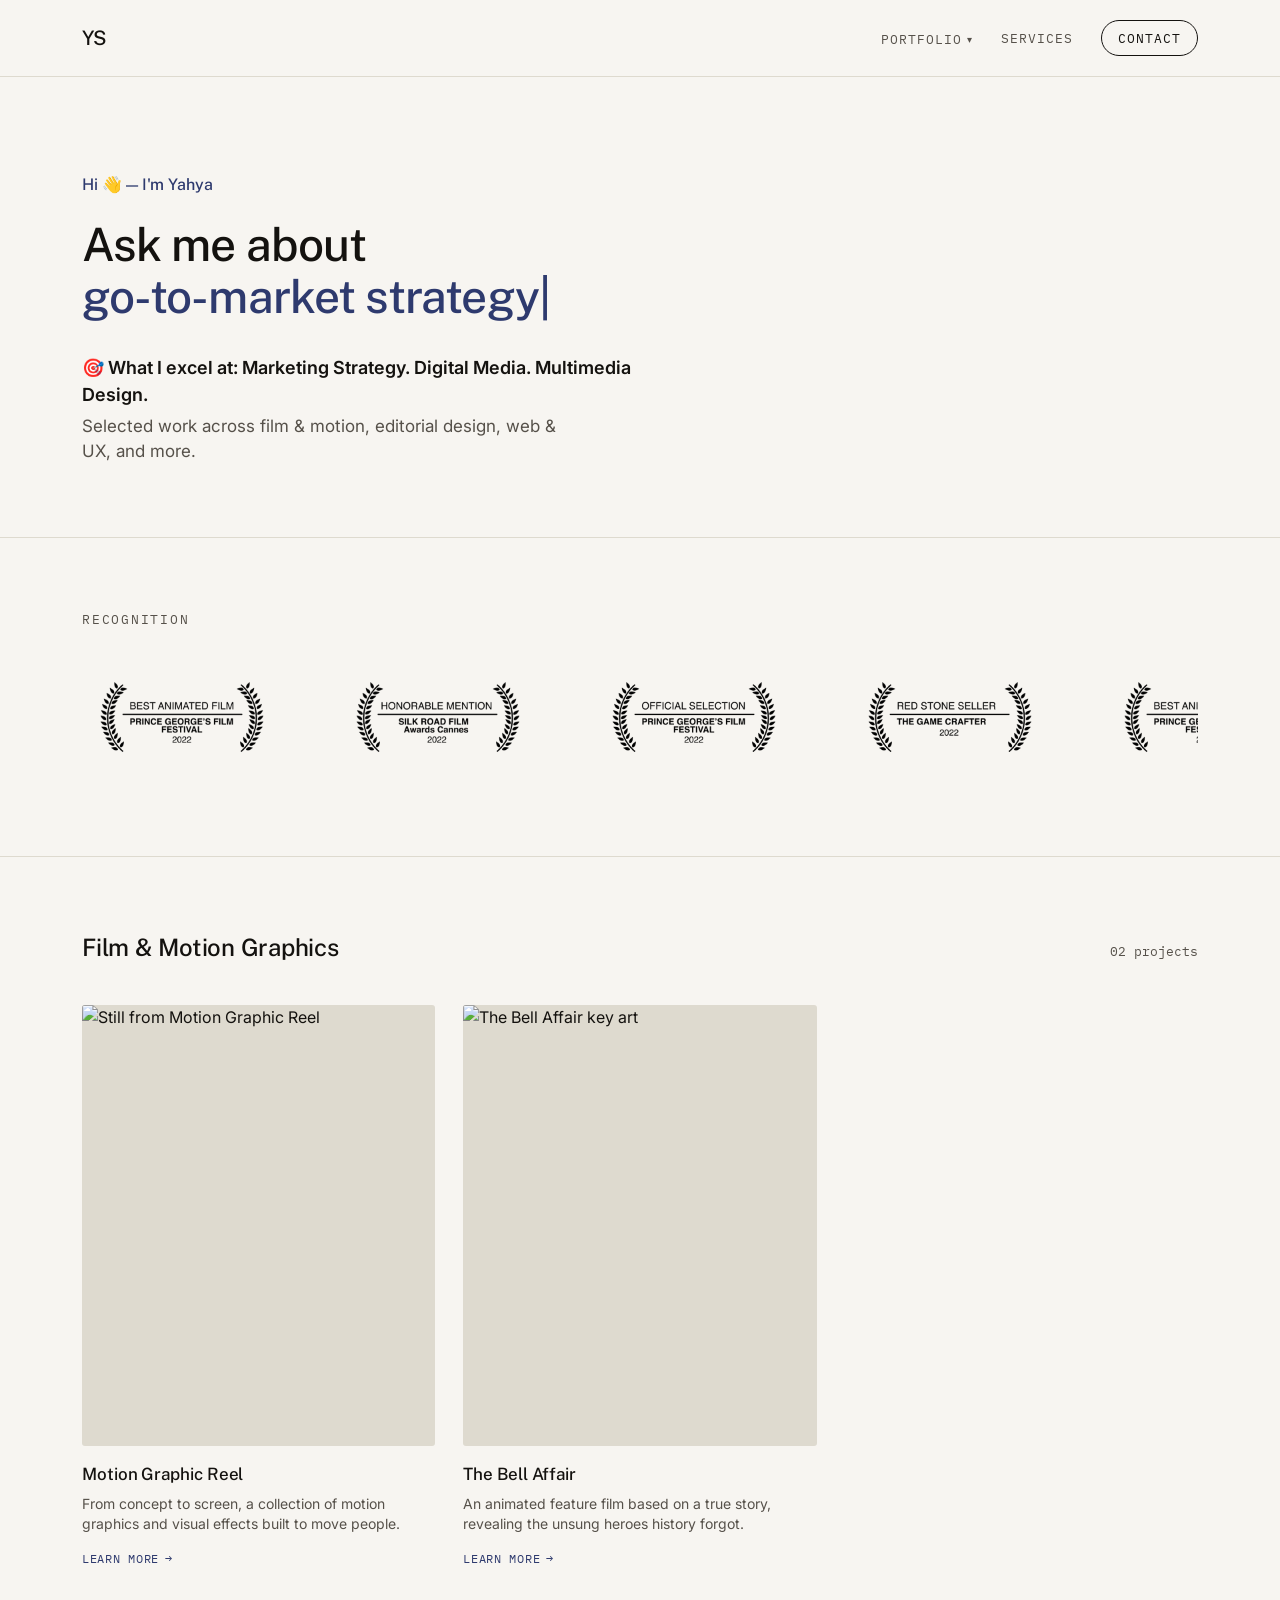
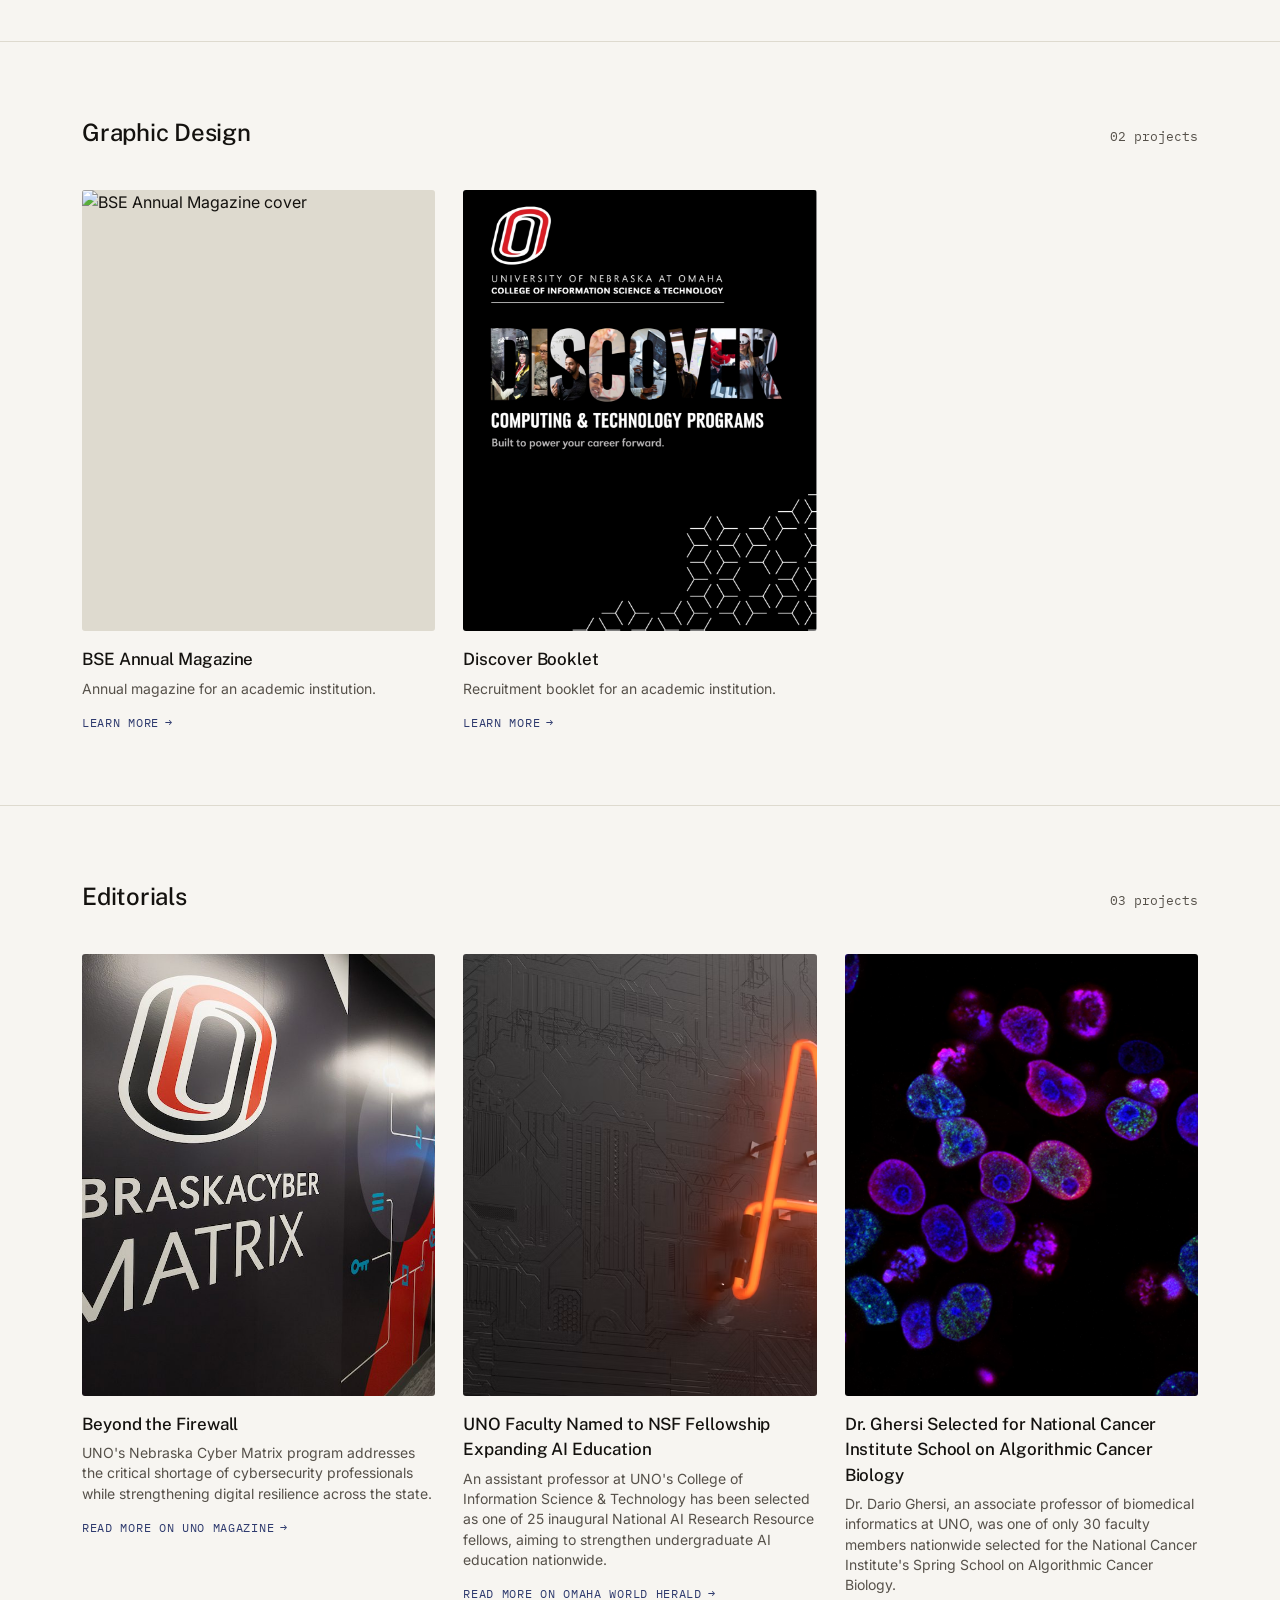
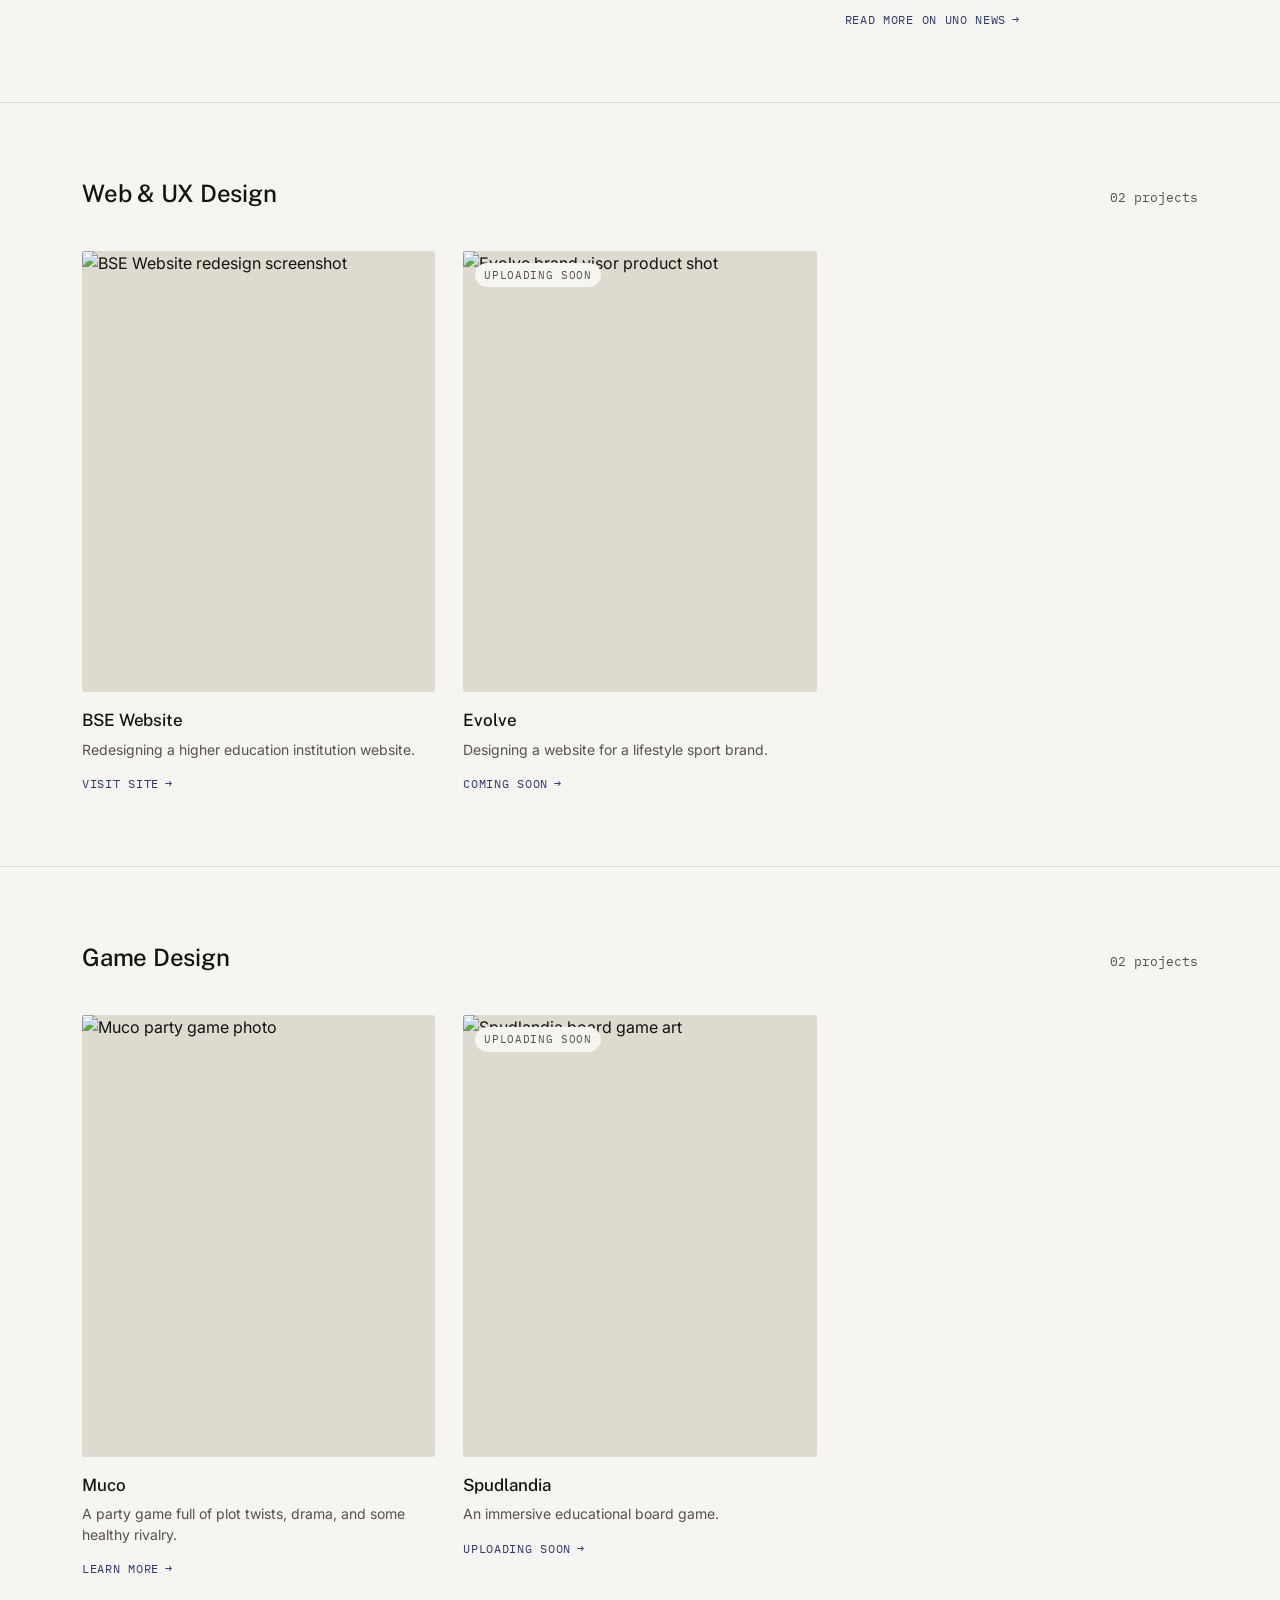
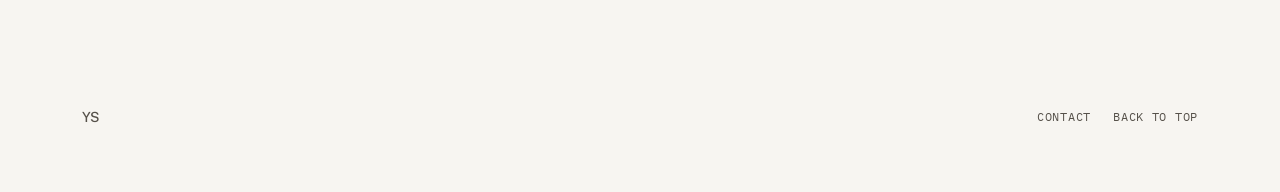
==== commit 9293fde3: "Sync homepage card copy for Motion Graphic Reel and Bell Affair Match the card blurbs to the updated" ====
--- a/index.html
+++ b/index.html
@@ -79,7 +79,7 @@
             <img src="https://static.wixstatic.com/media/19b5fd_e68e5e94a9194c43a0ab3e9186017f88~mv2.png" alt="Still from Motion Graphic Reel" loading="lazy">
           </div>
           <h3>Motion Graphic Reel</h3>
-          <p>A compilation of my visual design work.</p>
+          <p>From concept to screen, a collection of motion graphics and visual effects built to move people.</p>
           <span class="card-link">Learn more</span>
         </a>
 
@@ -99,7 +99,7 @@
             <img src="https://static.wixstatic.com/media/19b5fd_37423901585c4ec9abe895f76ec25457~mv2.png" alt="The Bell Affair key art" loading="lazy">
           </div>
           <h3>The Bell Affair</h3>
-          <p>An animated feature film based on a true story revealing unsung heroes.</p>
+          <p>An animated feature film based on a true story, revealing the unsung heroes history forgot.</p>
           <span class="card-link">Learn more</span>
         </a>
 
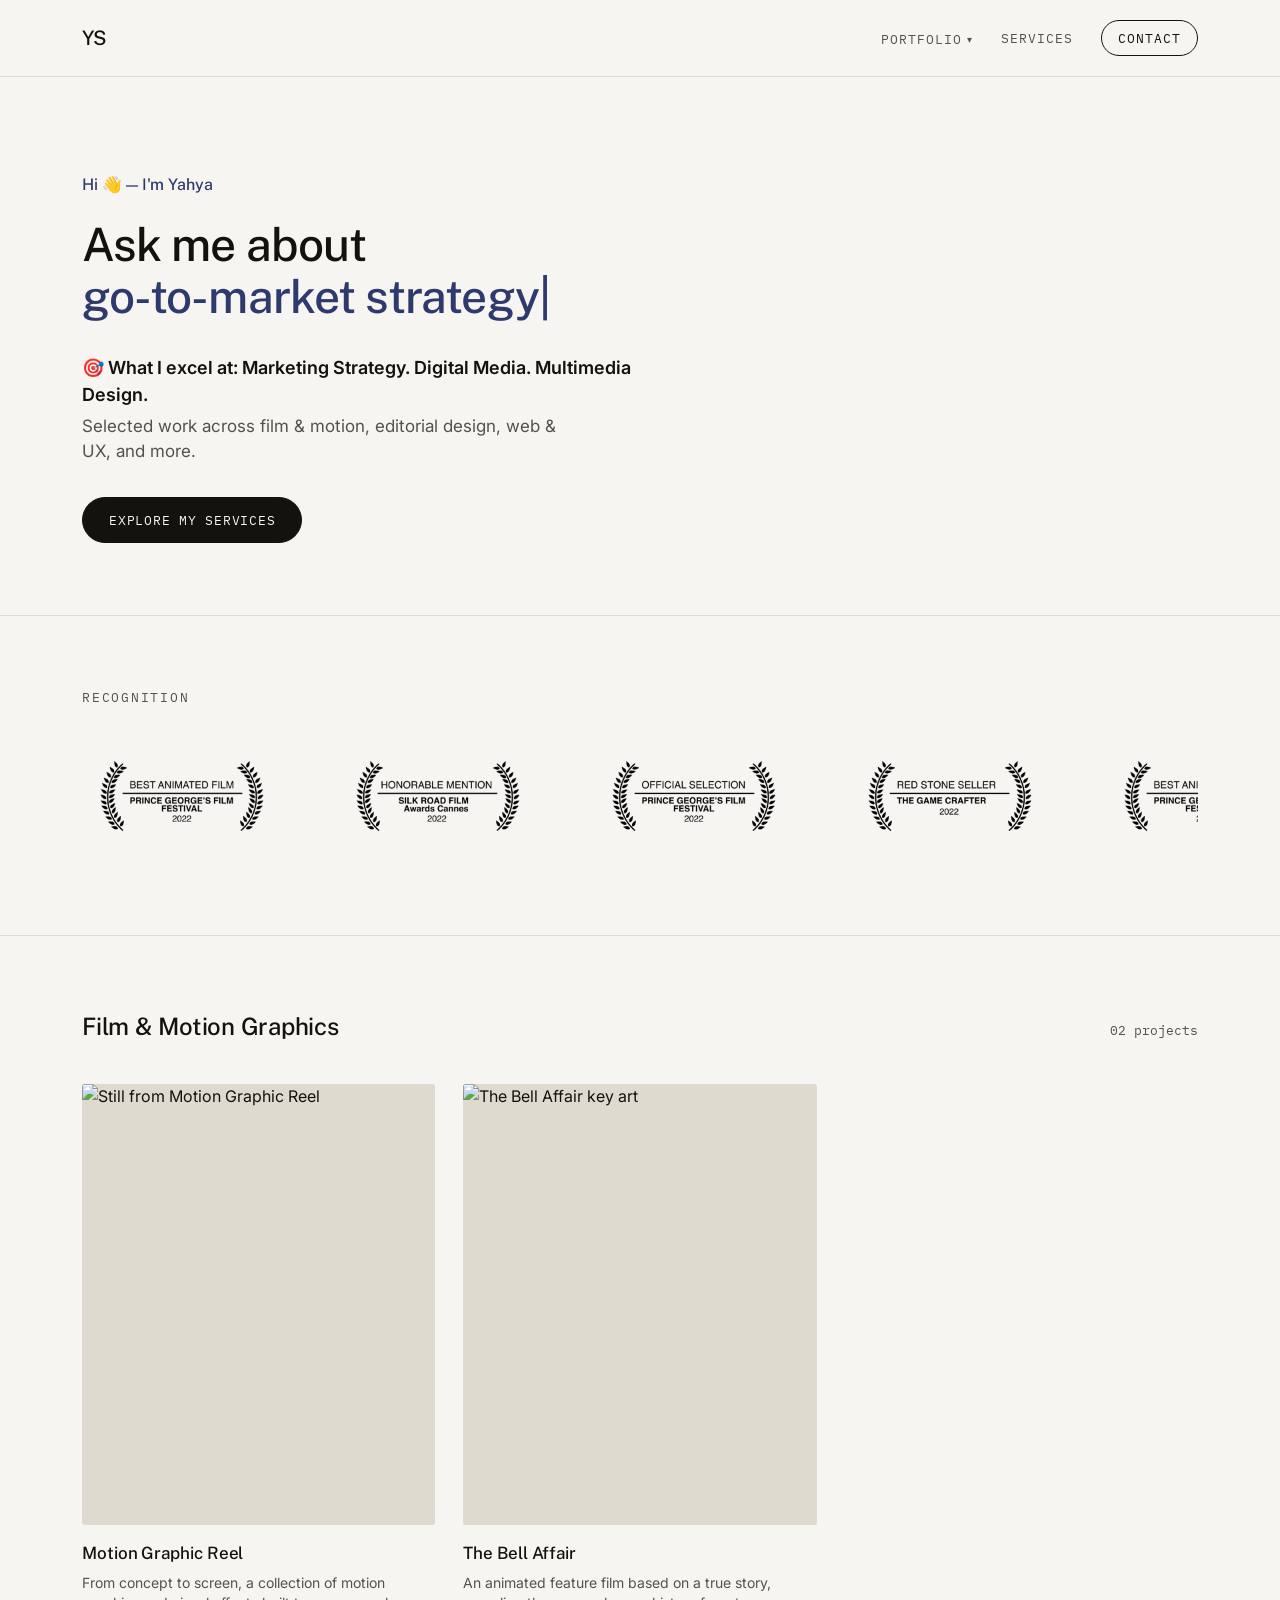
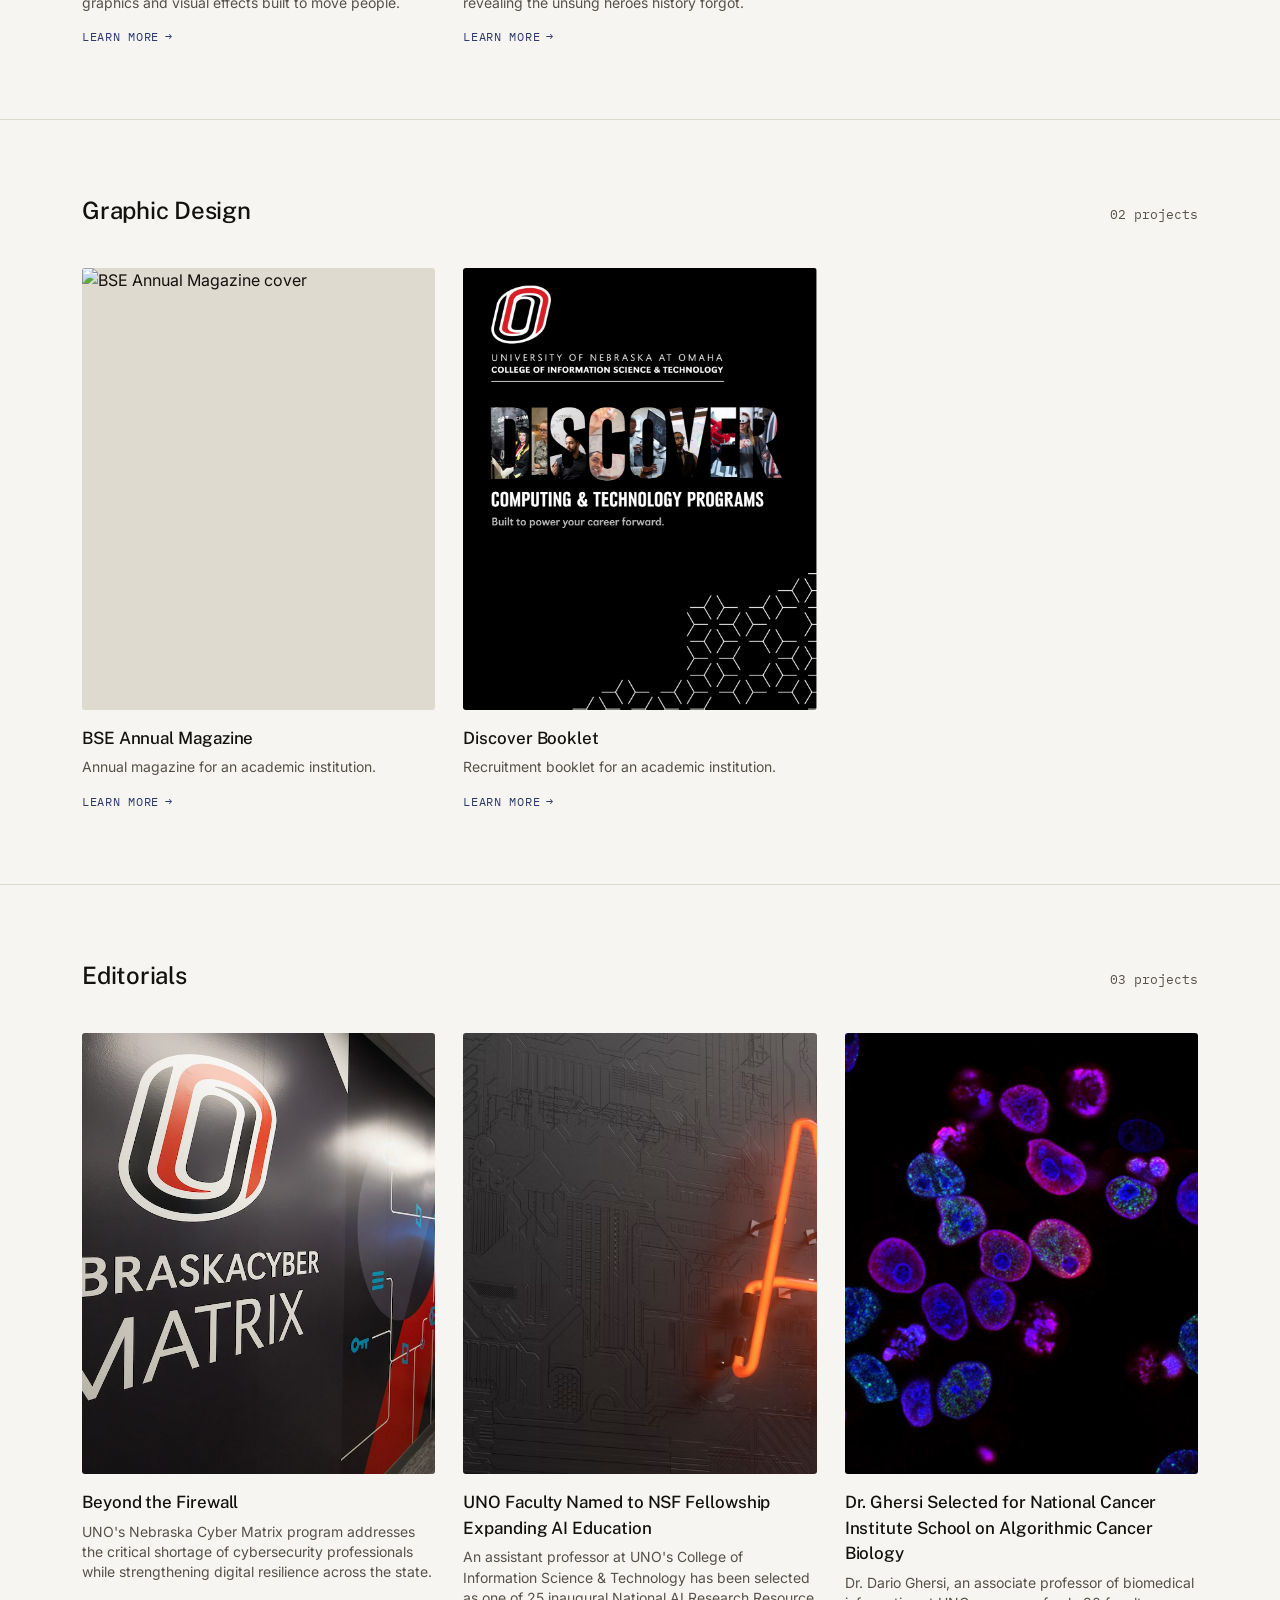
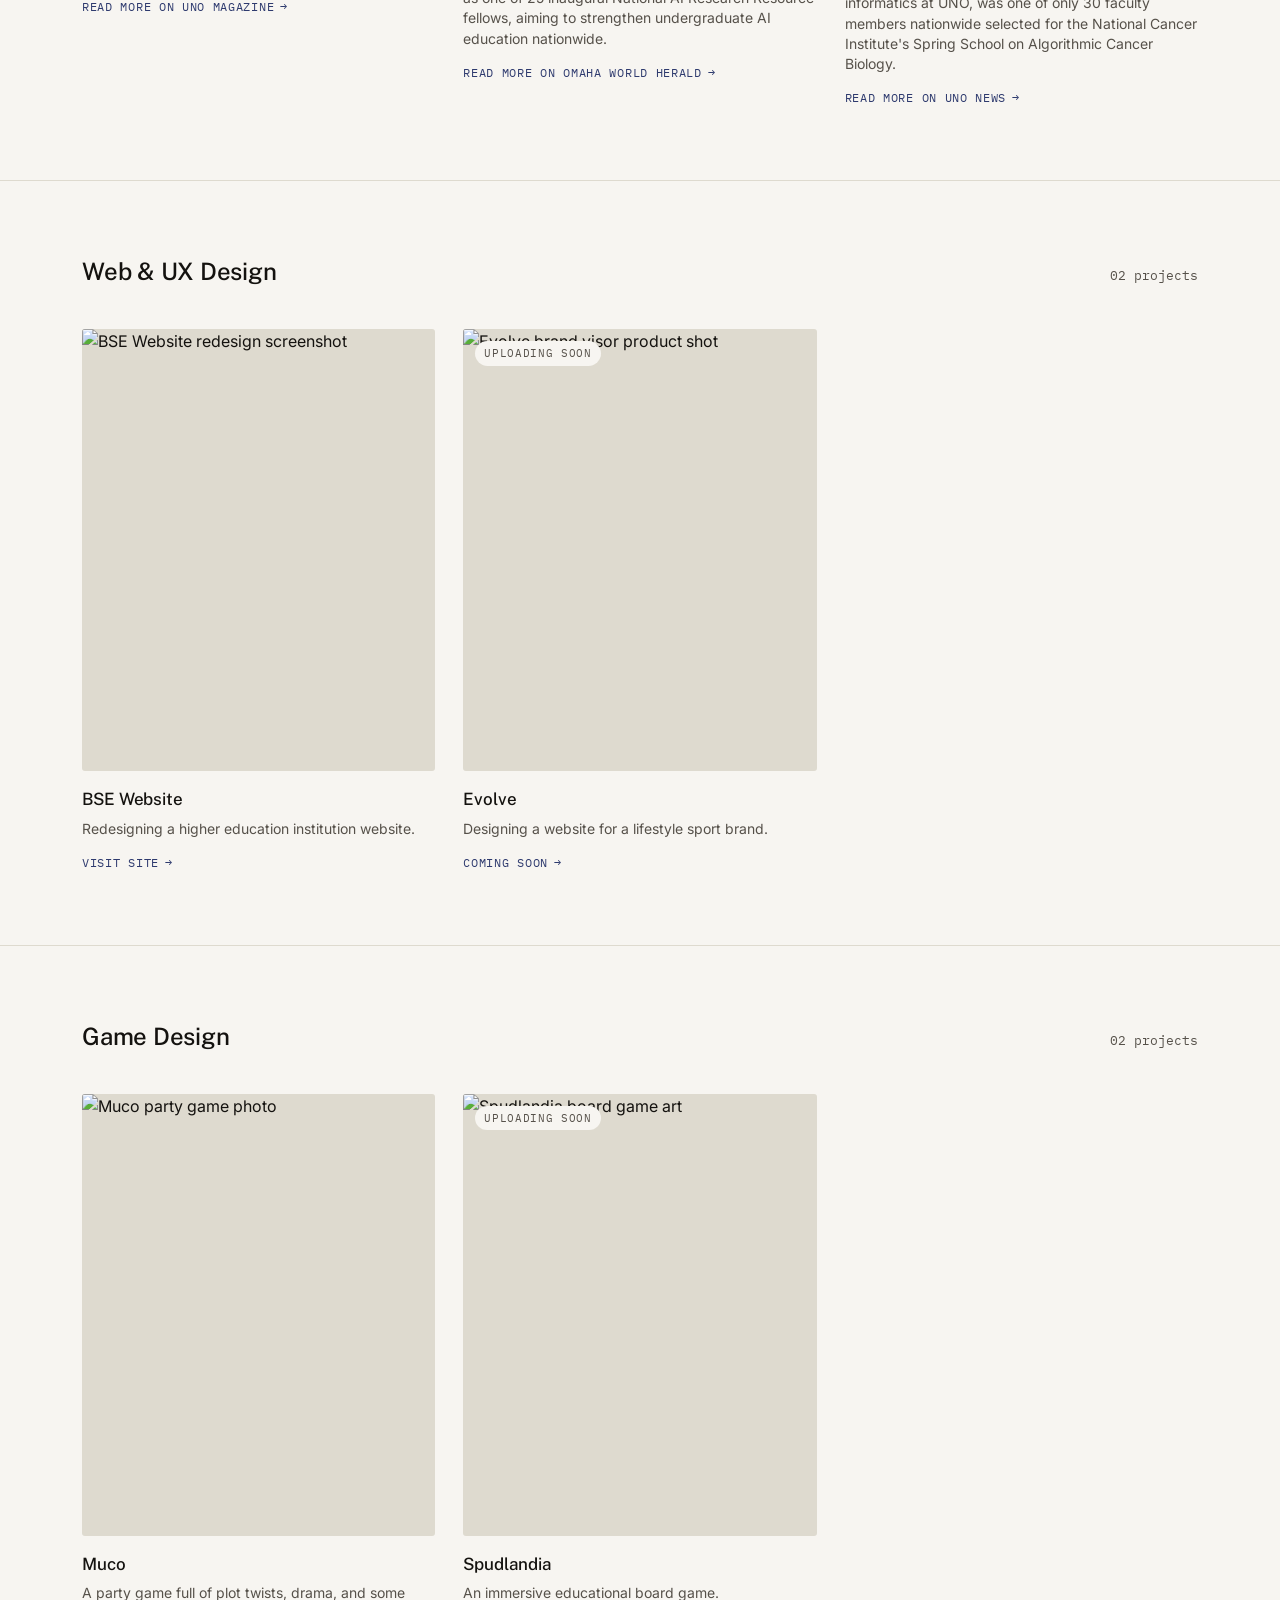
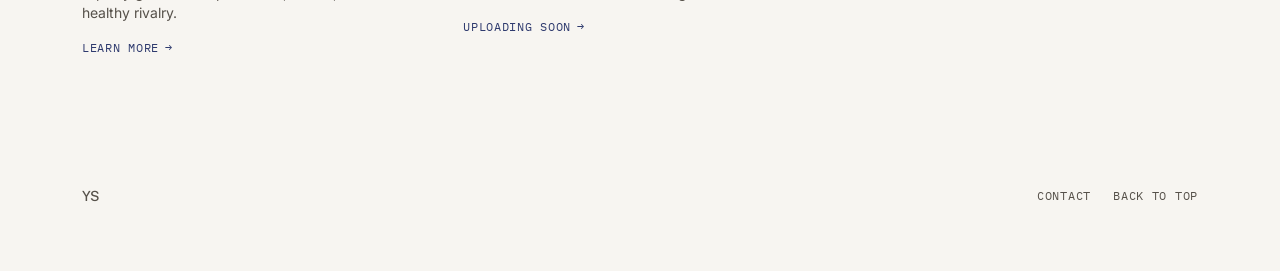
==== commit 4456c1f8: "Add "Explore my services" CTA button to homepage hero Co-Authored-By: Claude Sonnet 5 <noreply@anthr" ====
--- a/index.html
+++ b/index.html
@@ -39,6 +39,9 @@
     </h1>
     <p class="hero-tagline">🎯 What I excel at: Marketing Strategy. Digital Media. Multimedia Design.</p>
     <p class="hero-sub">Selected work across film &amp; motion, editorial design, web &amp; UX, and more.</p>
+    <div class="hero-ctas">
+      <a href="services.html" class="btn btn-solid">Explore my services</a>
+    </div>
   </div>
 </header>
 
@@ -244,7 +247,7 @@
   <div class="wrap" style="display:flex; align-items:center; justify-content:space-between; width:100%; flex-wrap:wrap; gap:20px;">
     <span class="footer-mark">YS</span>
     <div class="footer-links">
-      <a href="contact.html">Contact</a>
+      <a href="services.html#quote">Contact</a>
       <a href="#film">Back to top</a>
     </div>
   </div>
--- a/styles.css
+++ b/styles.css
@@ -221,6 +221,8 @@
   font-size: 17px;
   margin: 0;
 }
+
+.hero .hero-ctas { margin-top: 32px; }
 
 .hero-animated {
   font-family: var(--font-display);
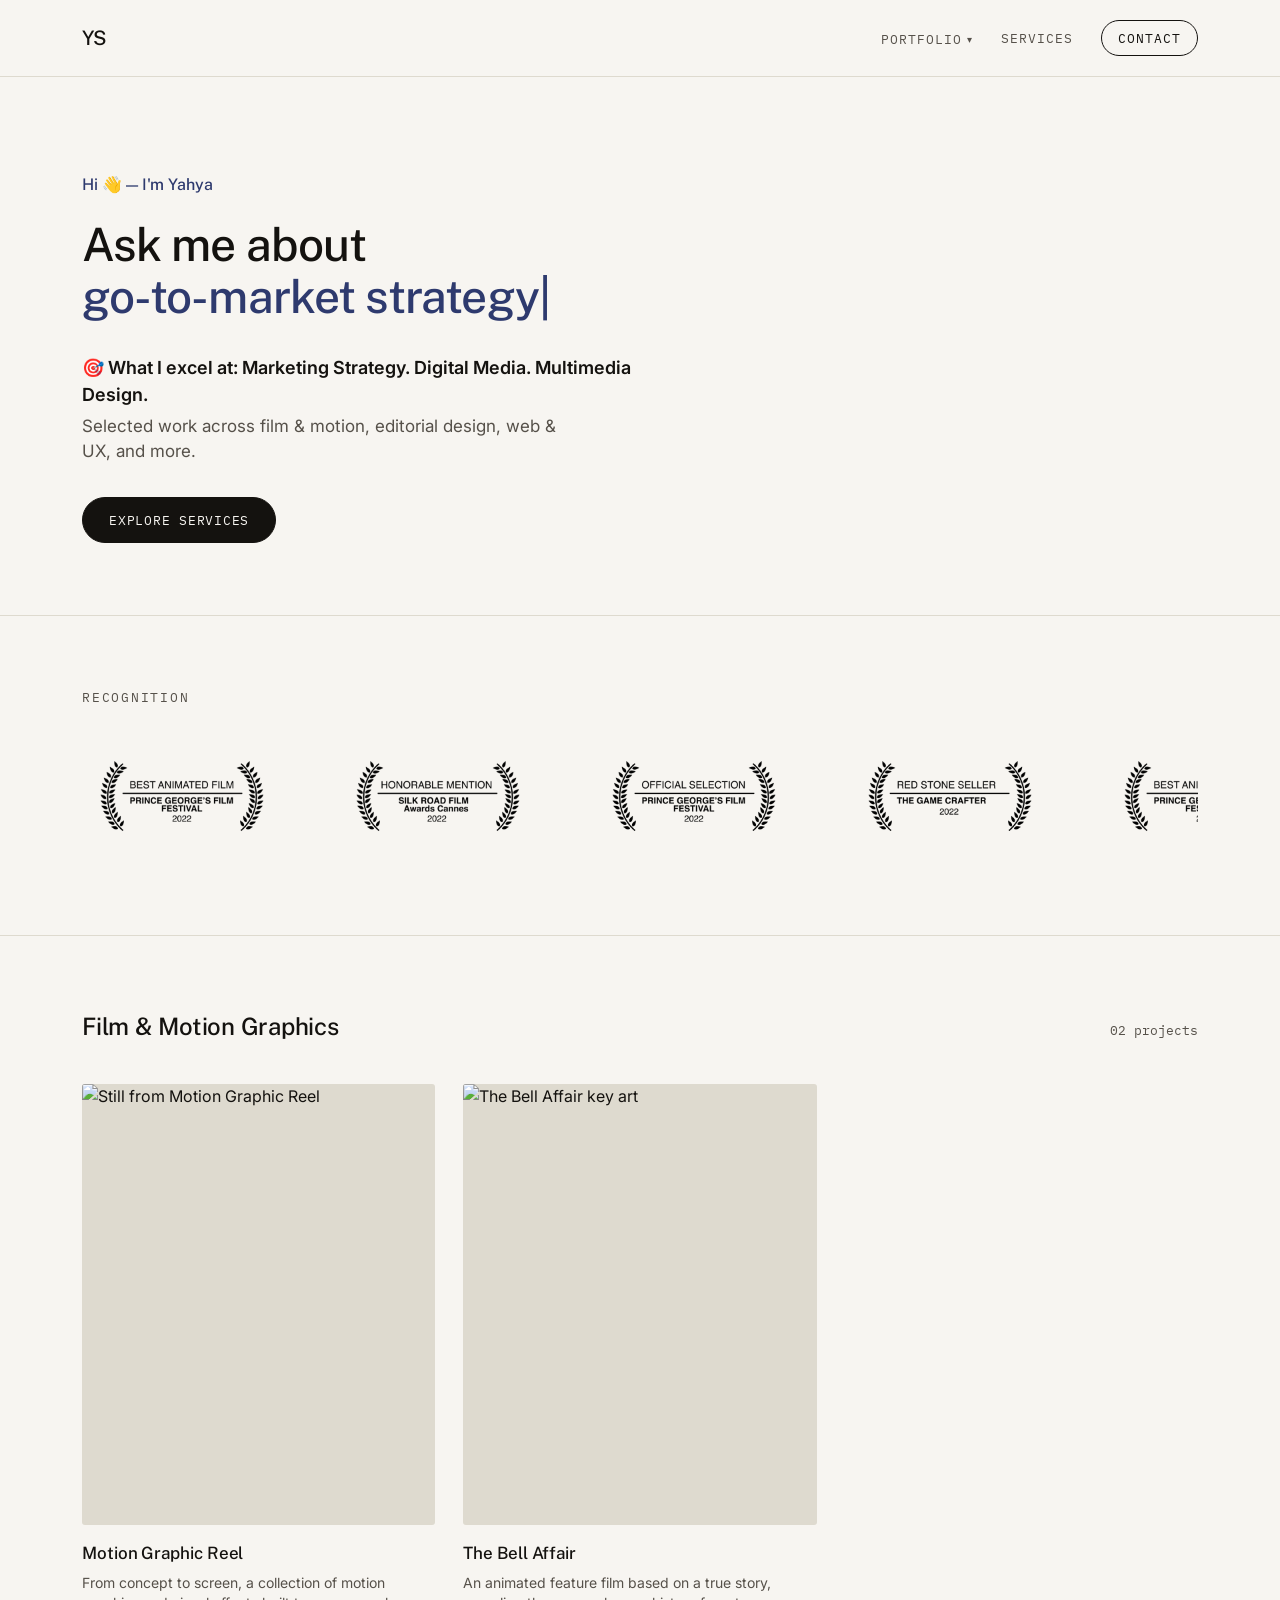
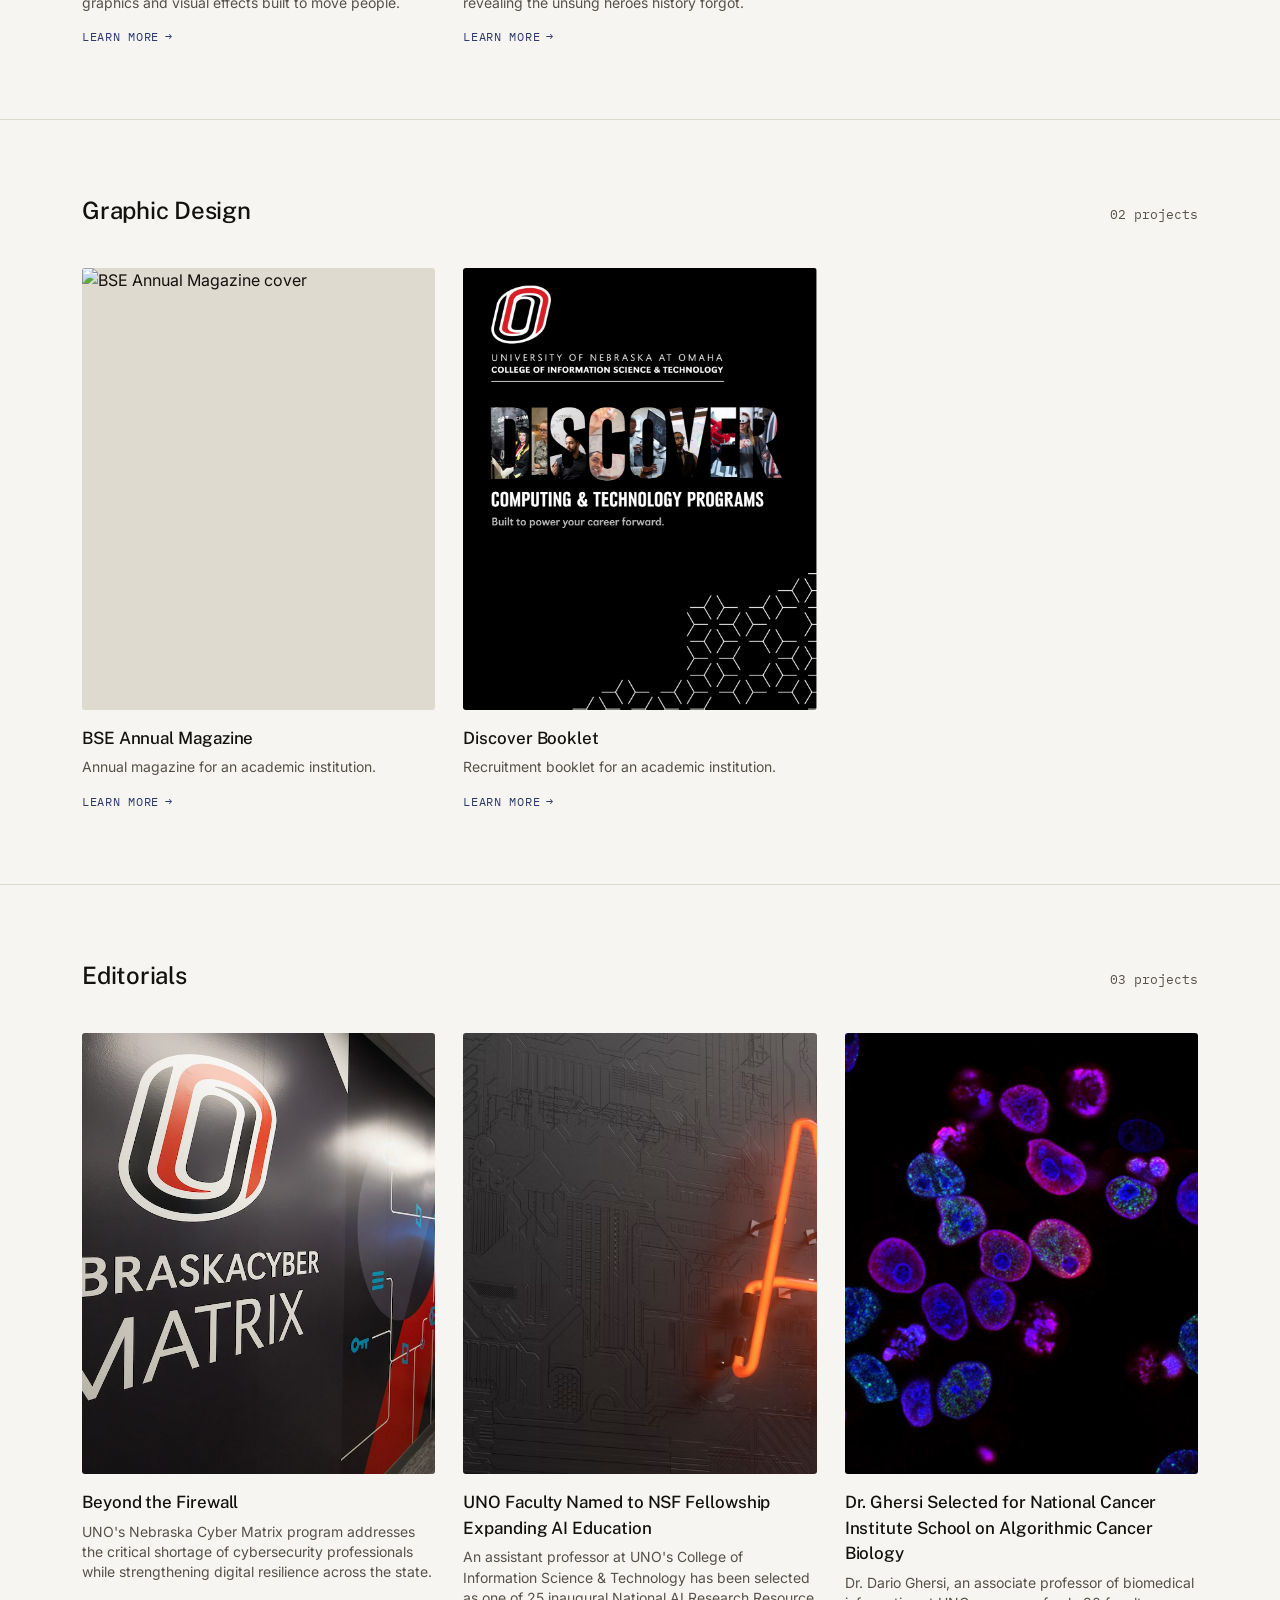
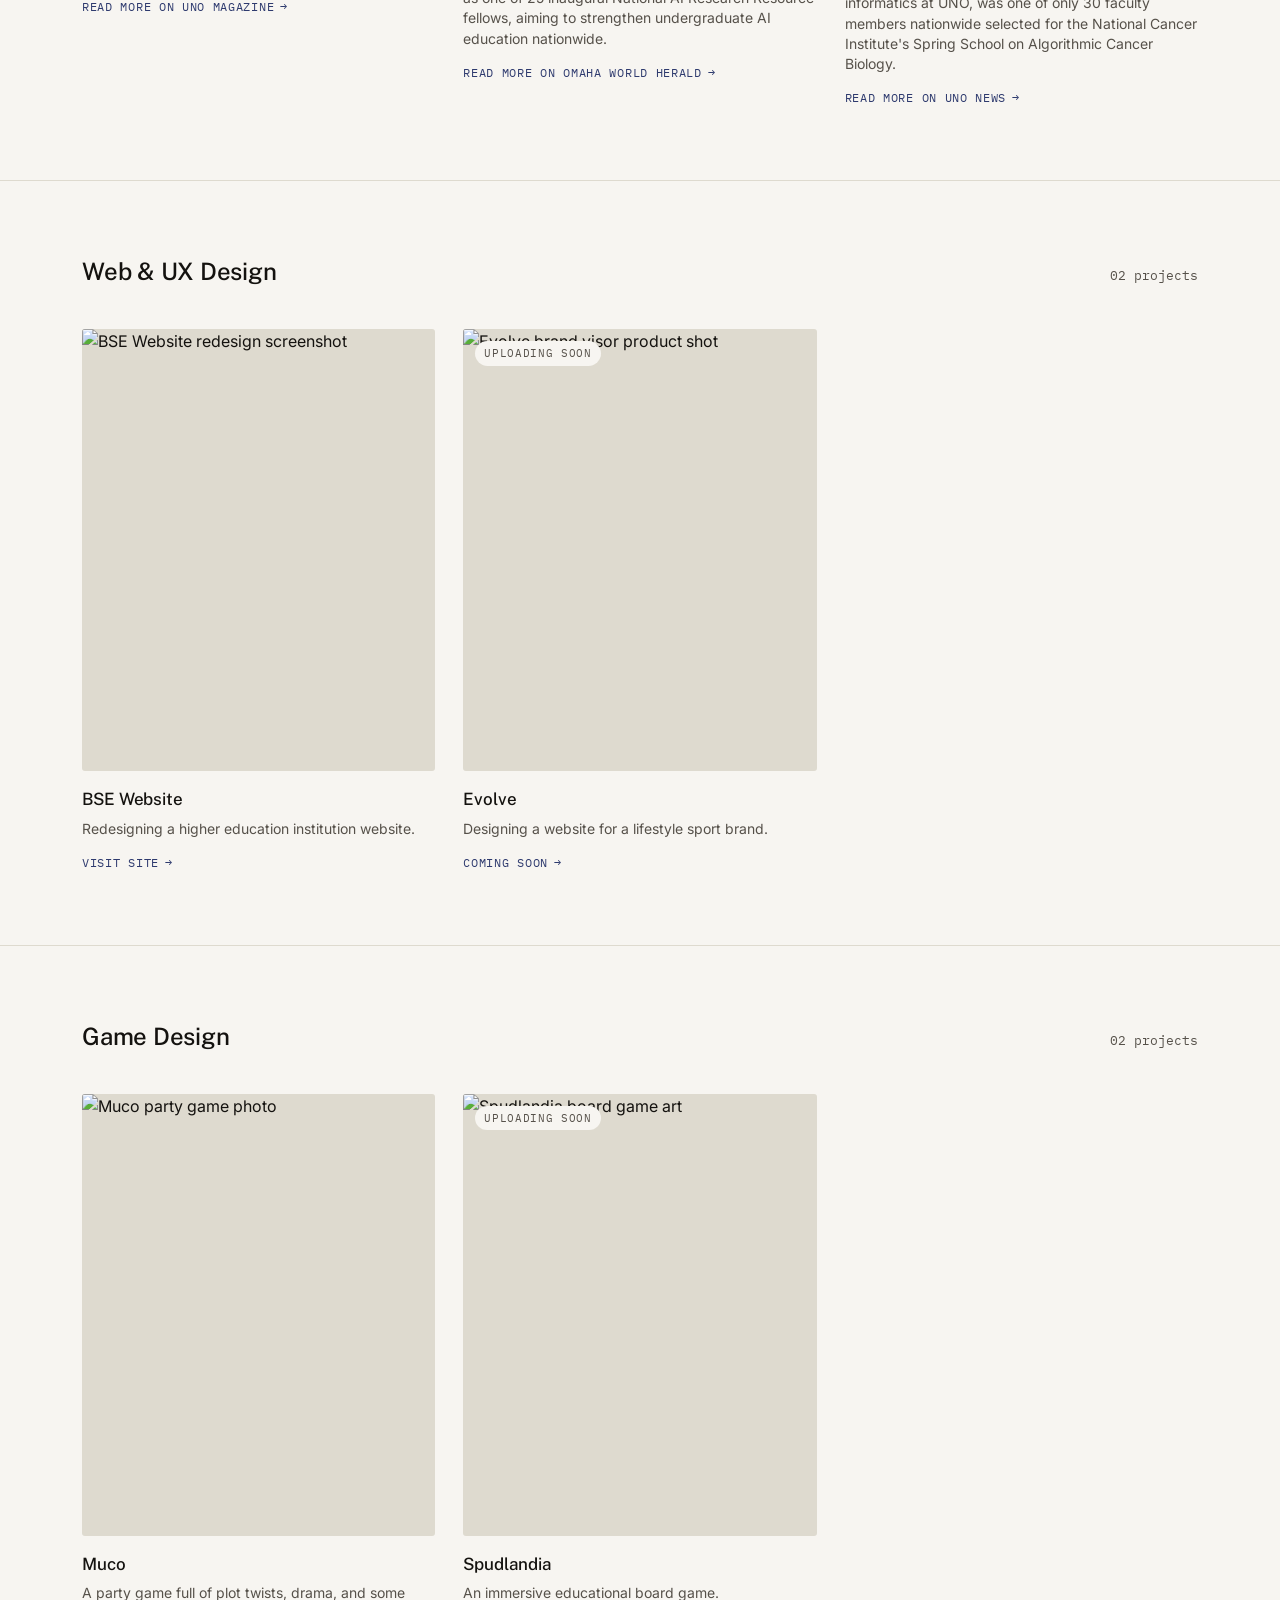
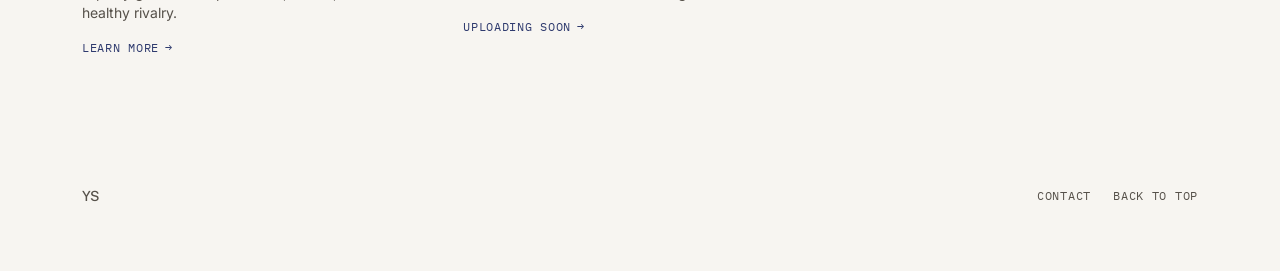
==== commit 1fdca6ca: "Shorten hero CTA button text to "Explore Services" Co-Authored-By: Claude Sonnet 5 <noreply@anthropi" ====
--- a/index.html
+++ b/index.html
@@ -40,7 +40,7 @@
     <p class="hero-tagline">🎯 What I excel at: Marketing Strategy. Digital Media. Multimedia Design.</p>
     <p class="hero-sub">Selected work across film &amp; motion, editorial design, web &amp; UX, and more.</p>
     <div class="hero-ctas">
-      <a href="services.html" class="btn btn-solid">Explore my services</a>
+      <a href="services.html" class="btn btn-solid">Explore Services</a>
     </div>
   </div>
 </header>
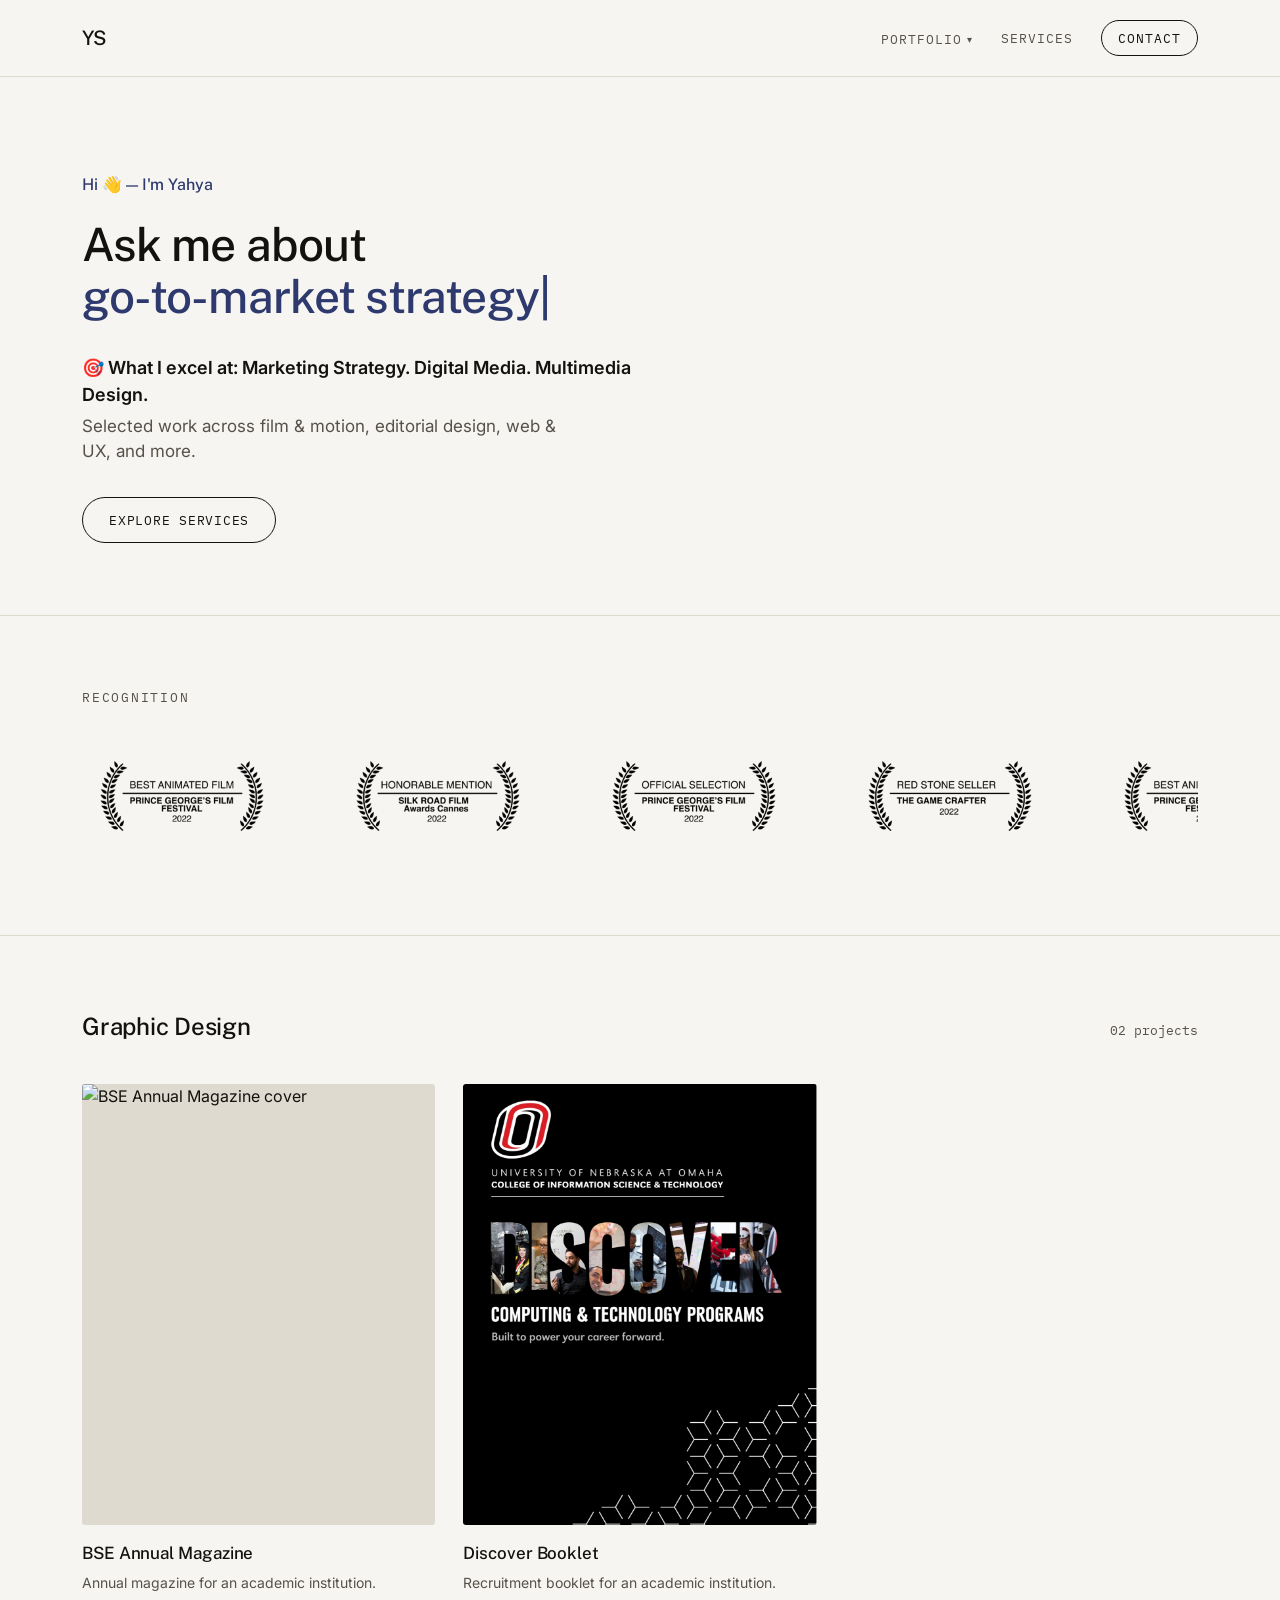
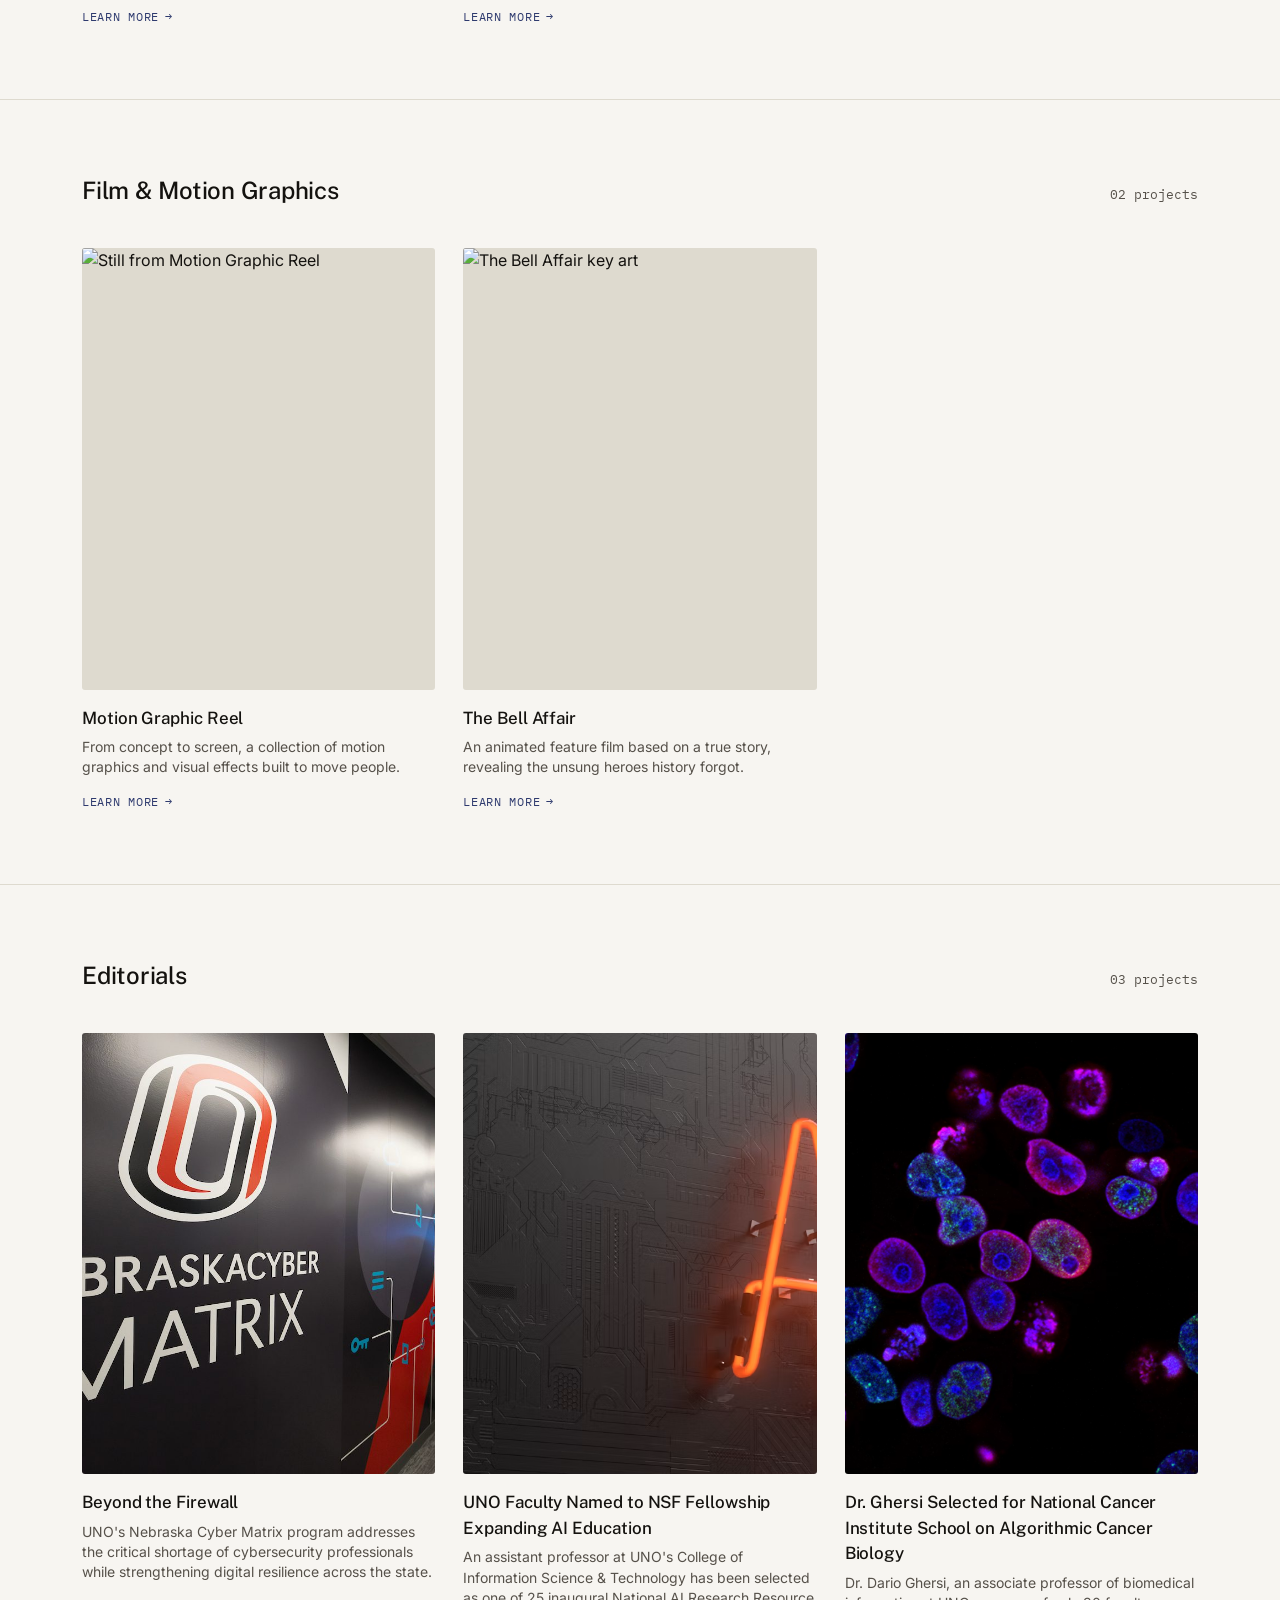
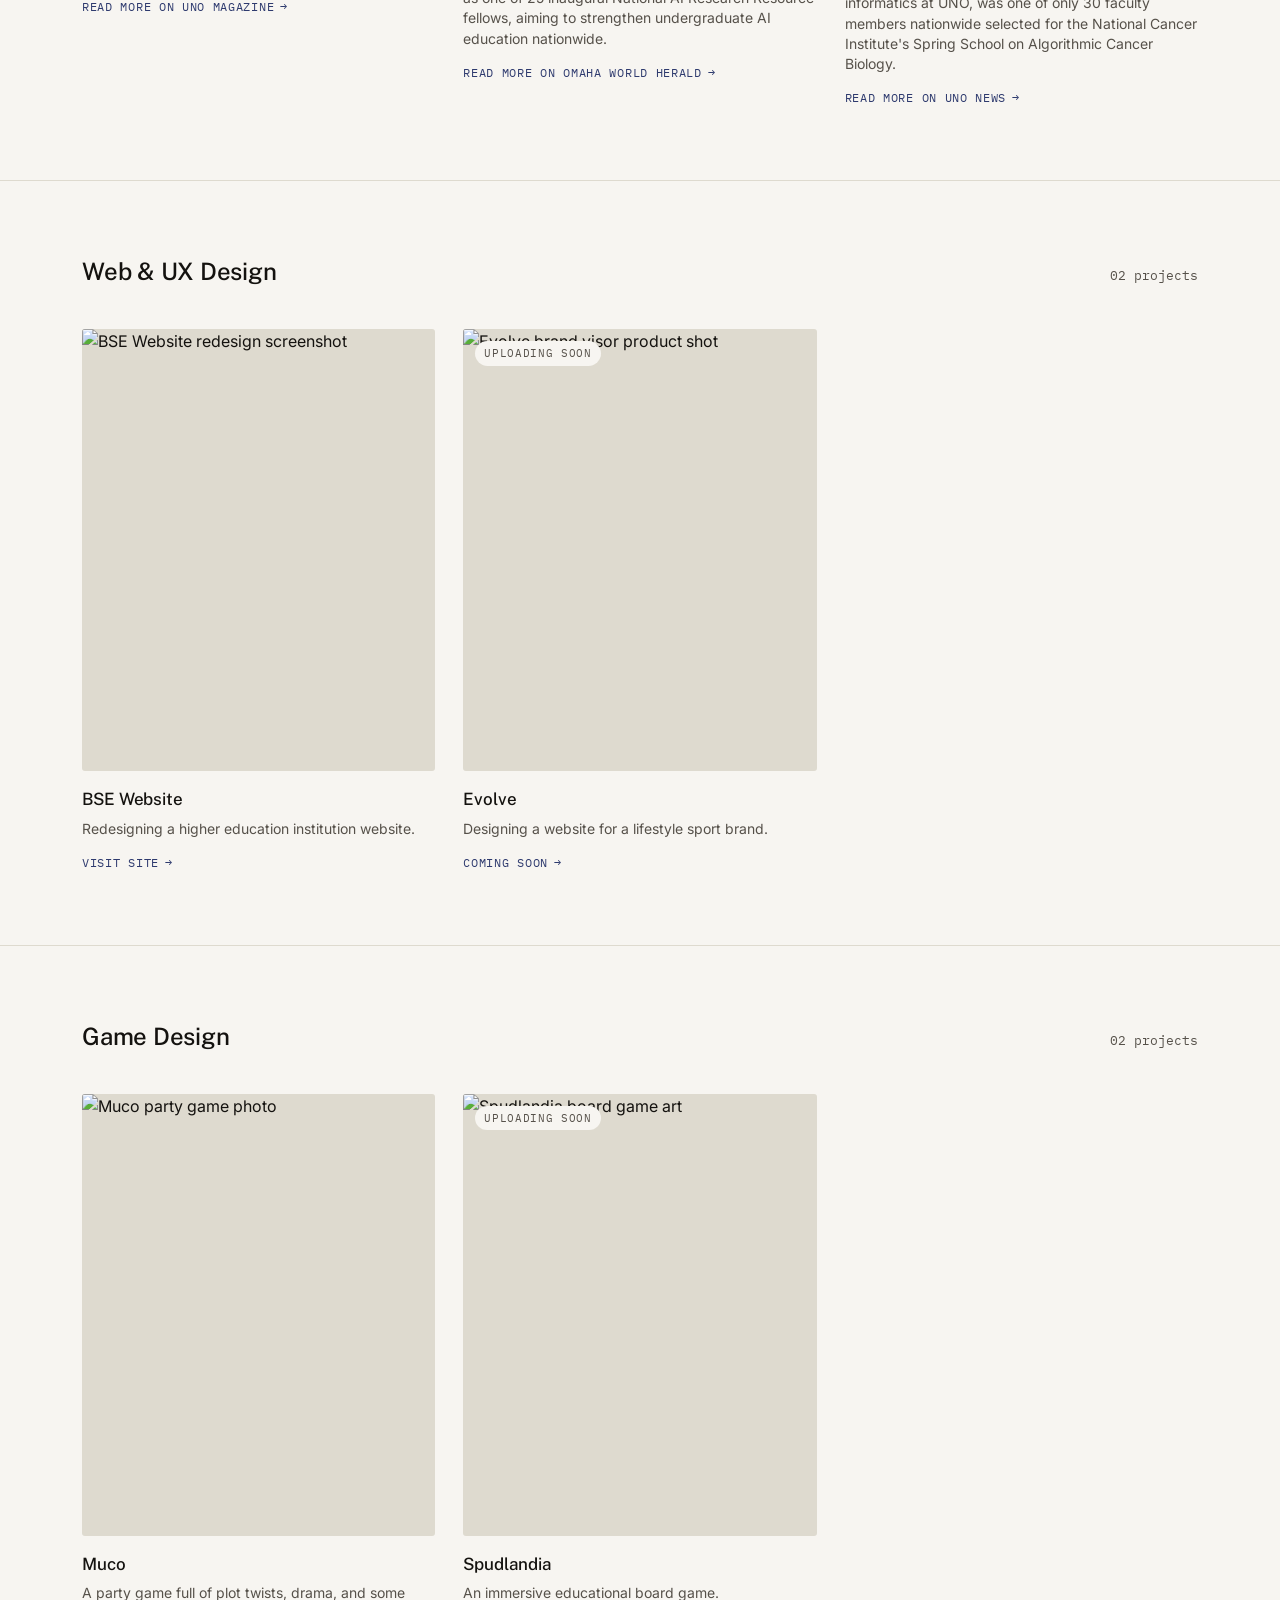
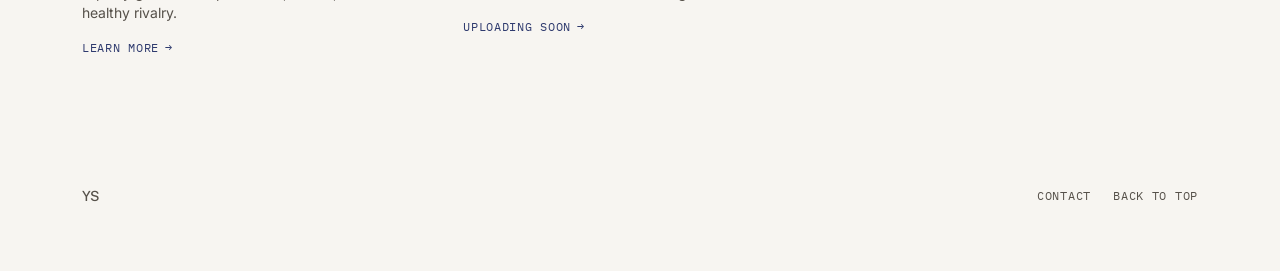
==== commit ea8e44c3: "Reorder homepage sections: Graphic Design before Film & Motion Graphics Co-Authored-By: Claude Sonne" ====
--- a/index.html
+++ b/index.html
@@ -69,6 +69,36 @@
     </div>
   </section>
 
+  <section class="category" id="graphic-design">
+    <div class="wrap">
+      <div class="category-head">
+        <h2>Graphic Design</h2>
+        <span class="category-count">02 projects</span>
+      </div>
+      <div class="grid">
+
+        <a class="card" href="projects/bse-magazine.html">
+          <div class="card-media">
+            <img src="https://static.wixstatic.com/media/19b5fd_92d0103e9a744482bb60e475845dbd04~mv2.jpg" alt="BSE Annual Magazine cover" loading="lazy">
+          </div>
+          <h3>BSE Annual Magazine</h3>
+          <p>Annual magazine for an academic institution.</p>
+          <span class="card-link">Learn more</span>
+        </a>
+
+        <a class="card" href="projects/discover-booklet.html">
+          <div class="card-media">
+            <img src="assets/projects/discover-booklet/01-cover.jpg" alt="Discover Booklet cover" loading="lazy">
+          </div>
+          <h3>Discover Booklet</h3>
+          <p>Recruitment booklet for an academic institution.</p>
+          <span class="card-link">Learn more</span>
+        </a>
+
+      </div>
+    </div>
+  </section>
+
   <section class="category" id="film">
     <div class="wrap">
       <div class="category-head">
@@ -103,36 +133,6 @@
           </div>
           <h3>The Bell Affair</h3>
           <p>An animated feature film based on a true story, revealing the unsung heroes history forgot.</p>
-          <span class="card-link">Learn more</span>
-        </a>
-
-      </div>
-    </div>
-  </section>
-
-  <section class="category" id="graphic-design">
-    <div class="wrap">
-      <div class="category-head">
-        <h2>Graphic Design</h2>
-        <span class="category-count">02 projects</span>
-      </div>
-      <div class="grid">
-
-        <a class="card" href="projects/bse-magazine.html">
-          <div class="card-media">
-            <img src="https://static.wixstatic.com/media/19b5fd_92d0103e9a744482bb60e475845dbd04~mv2.jpg" alt="BSE Annual Magazine cover" loading="lazy">
-          </div>
-          <h3>BSE Annual Magazine</h3>
-          <p>Annual magazine for an academic institution.</p>
-          <span class="card-link">Learn more</span>
-        </a>
-
-        <a class="card" href="projects/discover-booklet.html">
-          <div class="card-media">
-            <img src="assets/projects/discover-booklet/01-cover.jpg" alt="Discover Booklet cover" loading="lazy">
-          </div>
-          <h3>Discover Booklet</h3>
-          <p>Recruitment booklet for an academic institution.</p>
           <span class="card-link">Learn more</span>
         </a>
 
--- a/styles.css
+++ b/styles.css
@@ -540,8 +540,8 @@
   margin-top: 8px;
   align-self: flex-start;
   border: 1px solid var(--ink);
-  background: var(--ink);
-  color: var(--paper);
+  background: var(--paper);
+  color: var(--ink);
   font-family: var(--font-mono);
   font-size: 12.5px;
   letter-spacing: 0.06em;
@@ -549,10 +549,19 @@
   padding: 12px 26px;
   border-radius: 999px;
   cursor: pointer;
-  transition: opacity 0.15s ease;
-}
-
-.contact-form button:hover { opacity: 0.85; }
+  transition: background 0.15s ease, color 0.15s ease;
+}
+
+.contact-form button:hover { background: var(--ink); color: var(--paper); }
+
+.form-success {
+  font-size: 16px;
+  color: var(--ink);
+  border: 1px solid var(--line);
+  border-radius: 6px;
+  padding: 24px;
+  margin: 0;
+}
 
 .contact-form .form-row {
   display: grid;
@@ -576,10 +585,10 @@
   transition: opacity 0.15s ease, background 0.15s ease, color 0.15s ease;
 }
 
-.btn-solid { background: var(--ink); color: var(--paper); }
-.btn-solid:hover { opacity: 0.85; }
-
-.btn-outline { background: transparent; color: var(--ink); }
+.btn-solid { background: var(--paper); color: var(--ink); }
+.btn-solid:hover { background: var(--ink); color: var(--paper); }
+
+.btn-outline { background: var(--paper); color: var(--ink); }
 .btn-outline:hover { background: var(--ink); color: var(--paper); }
 
 .services-hero { padding: 88px 0 64px; border-bottom: 1px solid var(--line); }
@@ -887,8 +896,8 @@
   align-items: center;
   gap: 8px;
   border: 1px solid var(--ink);
-  background: var(--ink);
-  color: var(--paper);
+  background: var(--paper);
+  color: var(--ink);
   font-family: var(--font-mono);
   font-size: 12.5px;
   letter-spacing: 0.06em;
@@ -896,10 +905,10 @@
   text-decoration: none;
   padding: 12px 26px;
   border-radius: 999px;
-  transition: opacity 0.15s ease;
-}
-
-.project-cta:hover { opacity: 0.85; }
+  transition: background 0.15s ease, color 0.15s ease;
+}
+
+.project-cta:hover { background: var(--ink); color: var(--paper); }
 
 .media-placeholder img,
 .media-placeholder video {
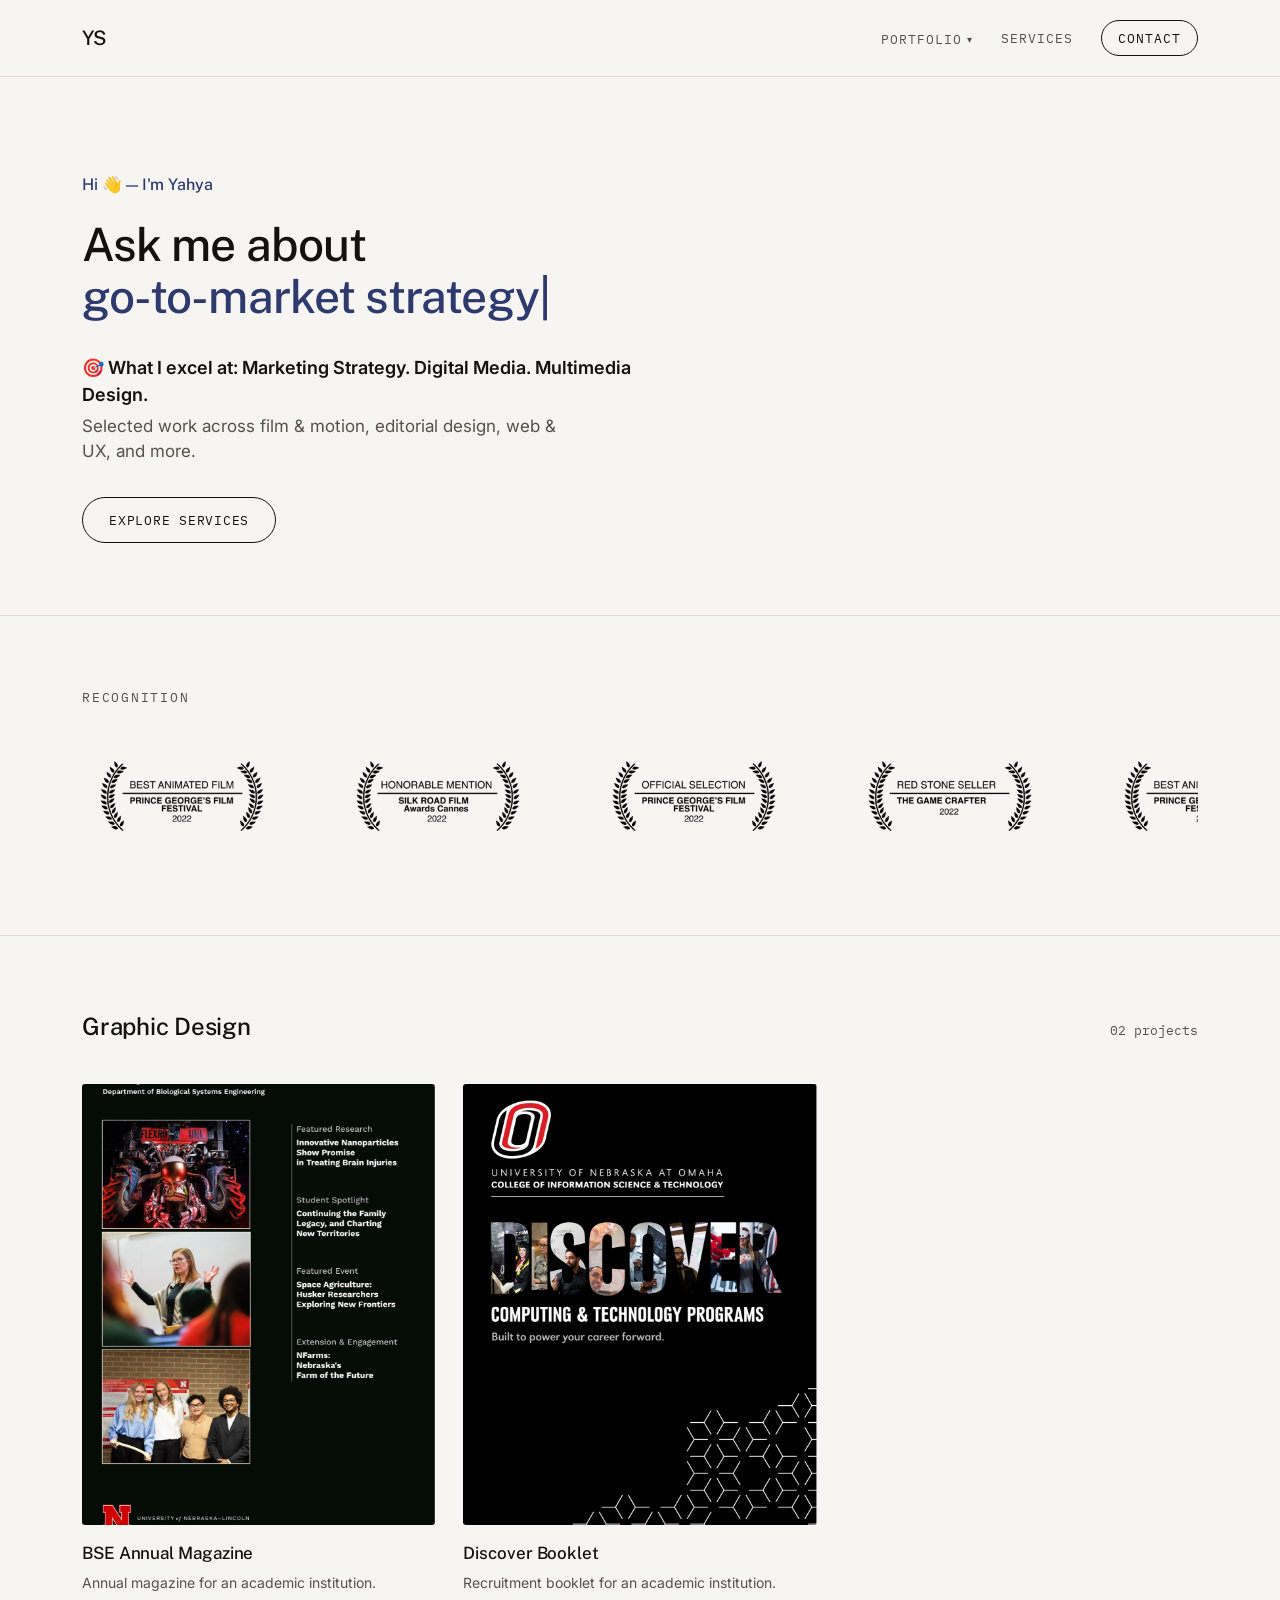
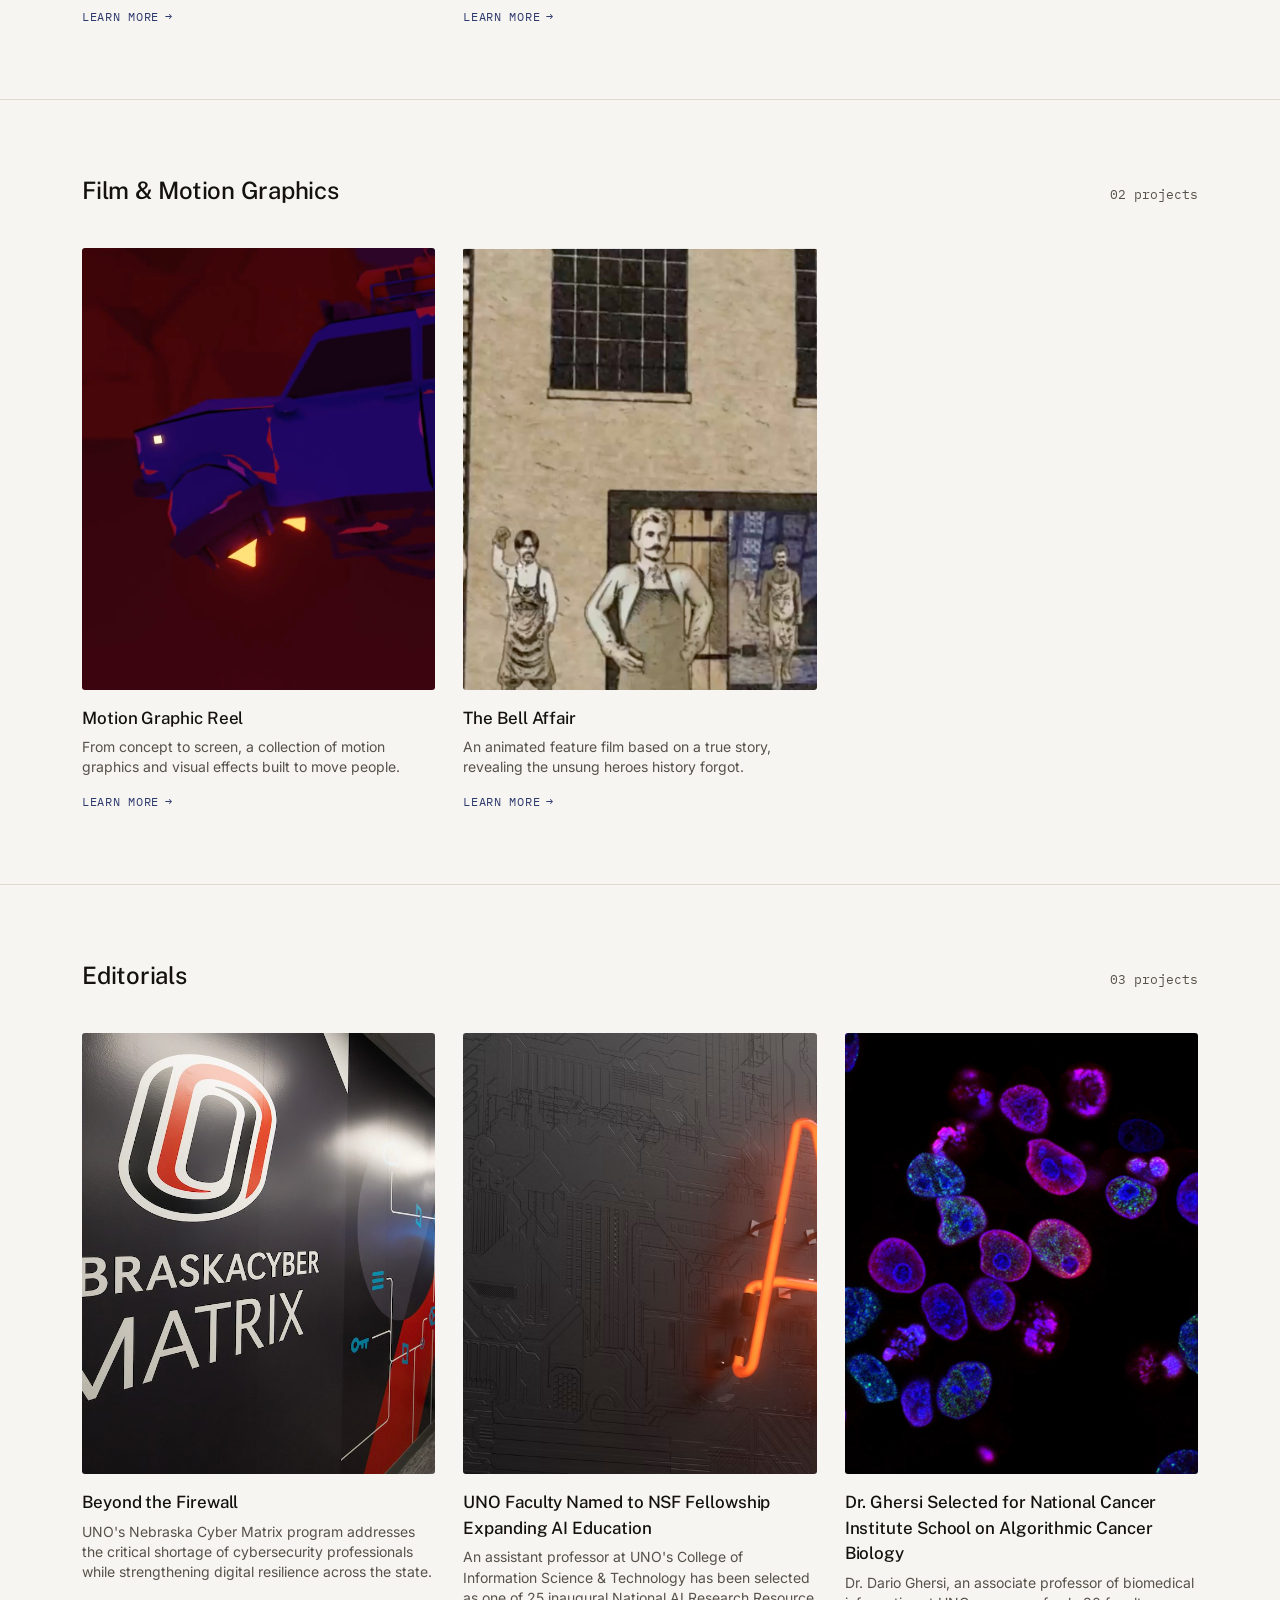
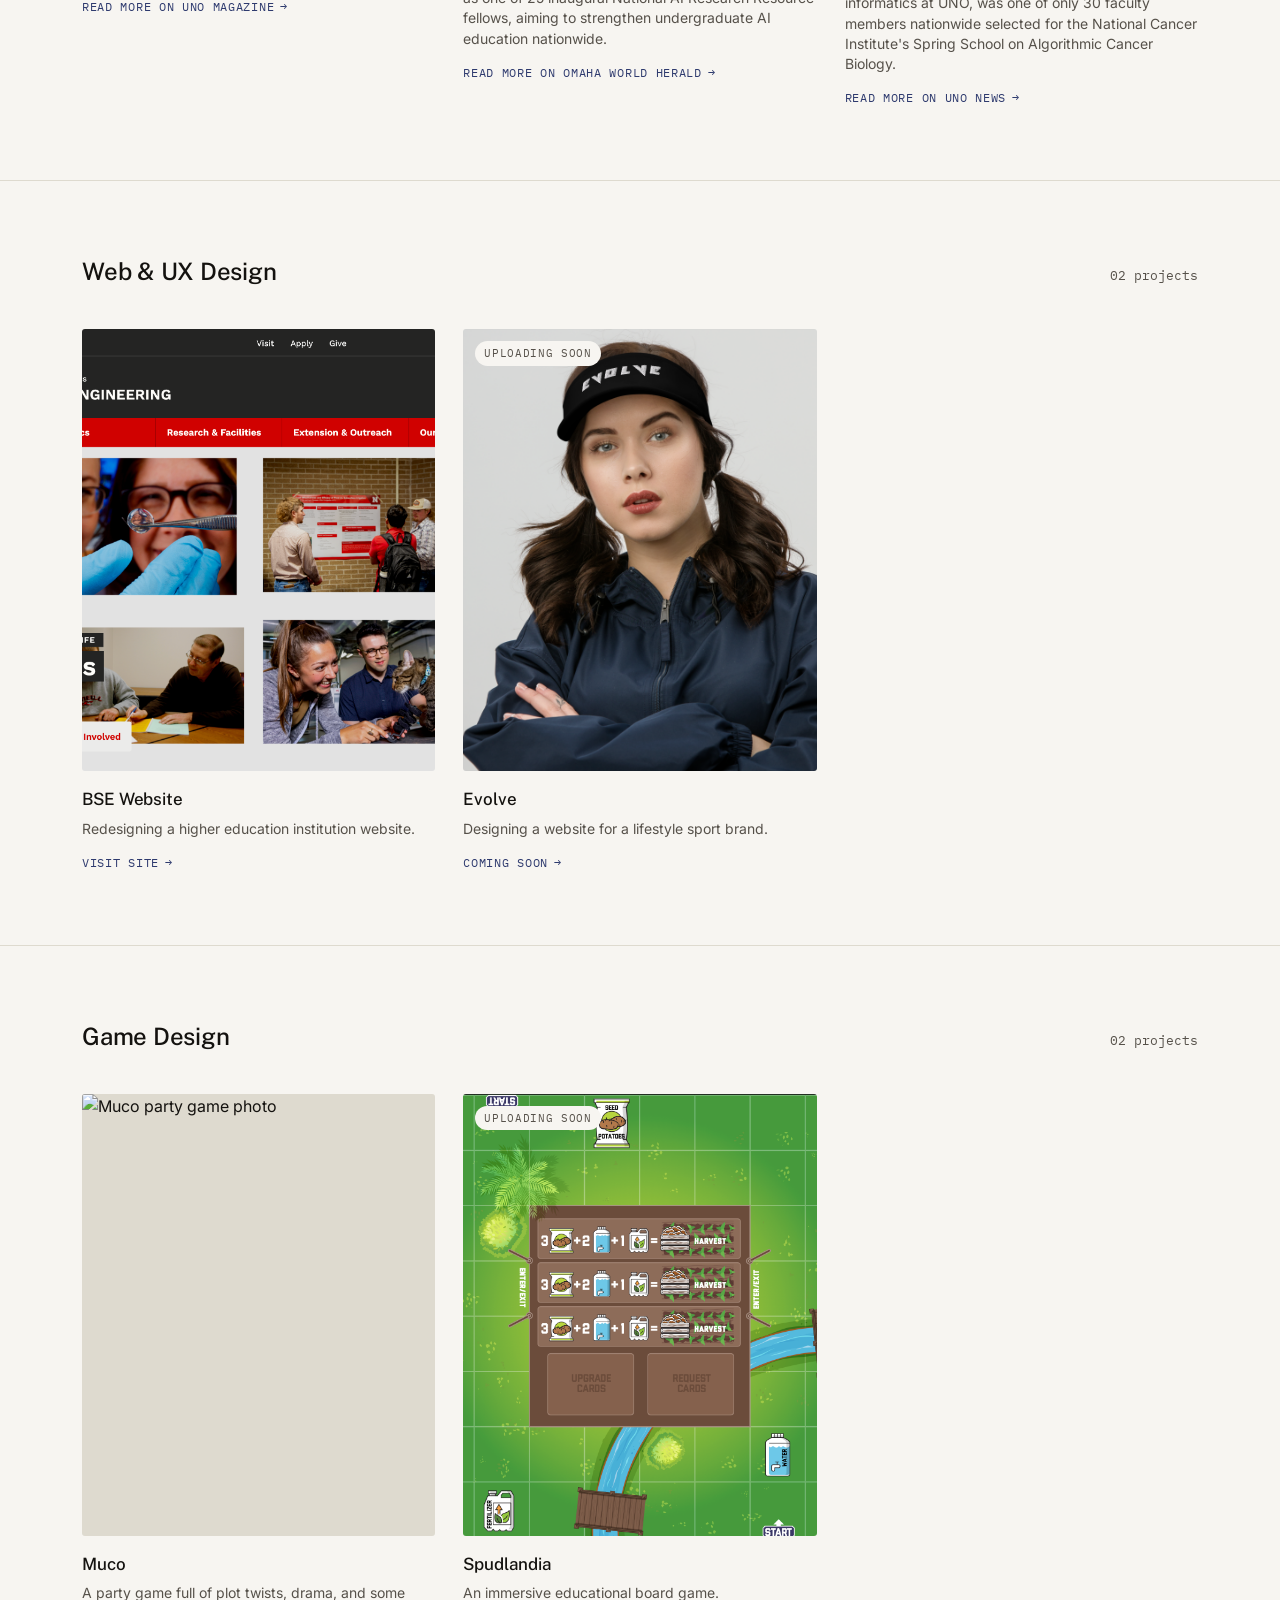
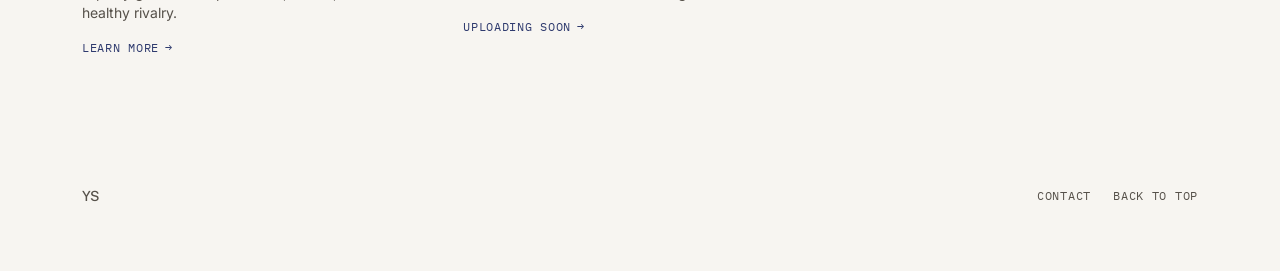
==== commit 6a8f0516: "Host homepage images locally instead of hotlinking Wix CDN" ====
--- a/index.html
+++ b/index.html
@@ -79,7 +79,7 @@
 
         <a class="card" href="projects/bse-magazine.html">
           <div class="card-media">
-            <img src="https://static.wixstatic.com/media/19b5fd_92d0103e9a744482bb60e475845dbd04~mv2.jpg" alt="BSE Annual Magazine cover" loading="lazy">
+            <img src="assets/projects/bse-magazine/01-cover.jpg" alt="BSE Annual Magazine cover" loading="lazy">
           </div>
           <h3>BSE Annual Magazine</h3>
           <p>Annual magazine for an academic institution.</p>
@@ -109,7 +109,7 @@
 
         <a class="card" href="projects/motion-reel.html">
           <div class="card-media">
-            <img src="https://static.wixstatic.com/media/19b5fd_e68e5e94a9194c43a0ab3e9186017f88~mv2.png" alt="Still from Motion Graphic Reel" loading="lazy">
+            <img src="assets/projects/motion-reel/hero.png" alt="Still from Motion Graphic Reel" loading="lazy">
           </div>
           <h3>Motion Graphic Reel</h3>
           <p>From concept to screen, a collection of motion graphics and visual effects built to move people.</p>
@@ -119,7 +119,7 @@
         <!-- Temporarily hidden
         <a class="card" href="projects/event-photography.html">
           <div class="card-media">
-            <img src="https://static.wixstatic.com/media/19b5fd_99ac712c35994d45941026b011e1ec9b~mv2.jpg" alt="Event photography sample" loading="lazy">
+            <img src="assets/projects/event-photography/hero.jpg" alt="Event photography sample" loading="lazy">
           </div>
           <h3>Event Photography</h3>
           <p>Event photography collection.</p>
@@ -129,7 +129,7 @@
 
         <a class="card" href="projects/bell-affair.html">
           <div class="card-media">
-            <img src="https://static.wixstatic.com/media/19b5fd_37423901585c4ec9abe895f76ec25457~mv2.png" alt="The Bell Affair key art" loading="lazy">
+            <img src="assets/projects/bell-affair/key-art.png" alt="The Bell Affair key art" loading="lazy">
           </div>
           <h3>The Bell Affair</h3>
           <p>An animated feature film based on a true story, revealing the unsung heroes history forgot.</p>
@@ -189,7 +189,7 @@
 
         <a class="card" href="https://bse.unl.edu/" target="_blank" rel="noopener">
           <div class="card-media">
-            <img src="https://static.wixstatic.com/media/19b5fd_0f4ce1c95bd642a1bf82cb60e63b70d2~mv2.png" alt="BSE Website redesign screenshot" loading="lazy">
+            <img src="assets/projects/bse-website/hero.png" alt="BSE Website redesign screenshot" loading="lazy">
           </div>
           <h3>BSE Website</h3>
           <p>Redesigning a higher education institution website.</p>
@@ -199,7 +199,7 @@
         <a class="card">
           <div class="card-media">
             <span class="card-status">Uploading soon</span>
-            <img src="https://static.wixstatic.com/media/19b5fd_b9572fff32a149bba0cb20998b1649fb~mv2.png" alt="Evolve brand visor product shot" loading="lazy">
+            <img src="assets/projects/evolve/hero.png" alt="Evolve brand visor product shot" loading="lazy">
           </div>
           <h3>Evolve</h3>
           <p>Designing a website for a lifestyle sport brand.</p>
@@ -220,7 +220,7 @@
 
         <a class="card" href="projects/muco.html">
           <div class="card-media">
-            <img src="https://static.wixstatic.com/media/19b5fd_4317c2e2abd64f95a758568bfb9b2d70~mv2.jpg" alt="Muco party game photo" loading="lazy">
+            <img src="assets/projects/muco/card-photo.jpg" alt="Muco party game photo" loading="lazy">
           </div>
           <h3>Muco</h3>
           <p>A party game full of plot twists, drama, and some healthy rivalry.</p>
@@ -230,7 +230,7 @@
         <a class="card">
           <div class="card-media">
             <span class="card-status">Uploading soon</span>
-            <img src="https://static.wixstatic.com/media/19b5fd_ea12763b76074c2cb0266384ac446a94~mv2.png" alt="Spudlandia board game art" loading="lazy">
+            <img src="assets/projects/spudlandia/hero.png" alt="Spudlandia board game art" loading="lazy">
           </div>
           <h3>Spudlandia</h3>
           <p>An immersive educational board game.</p>
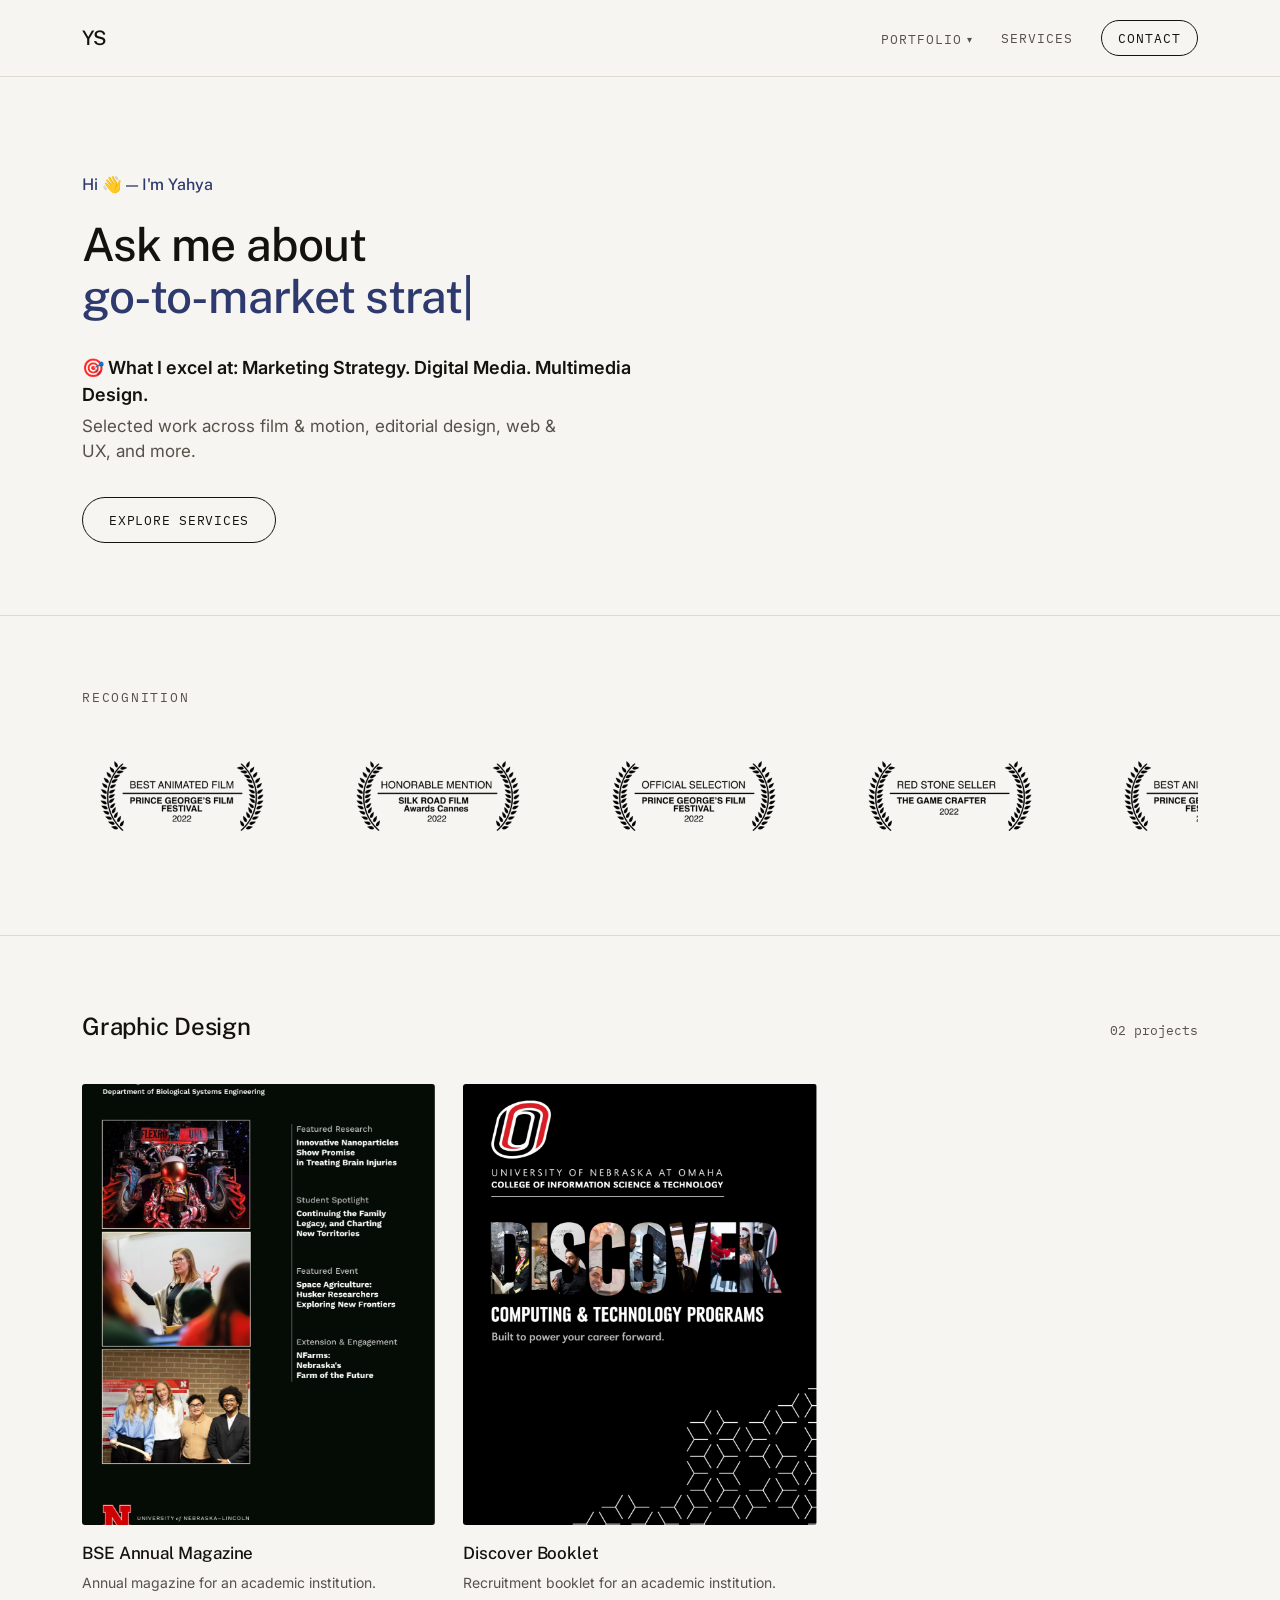
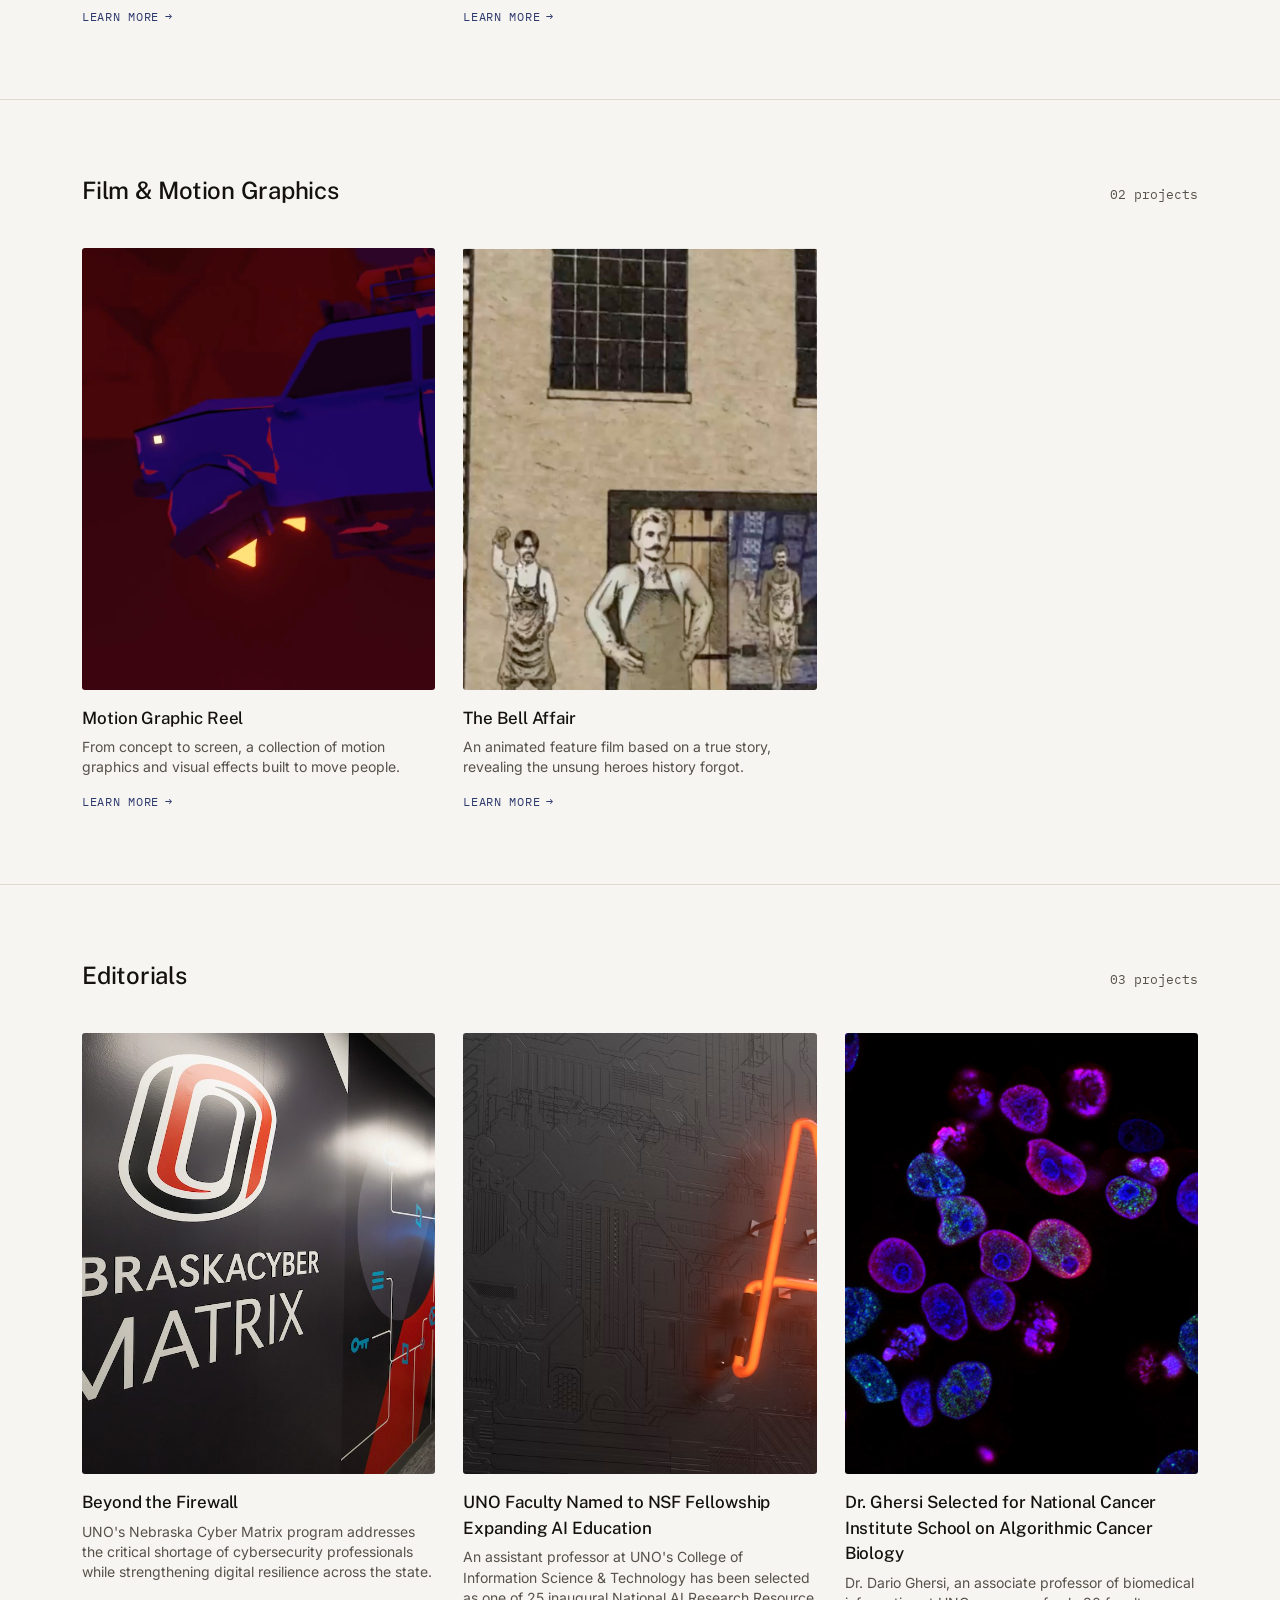
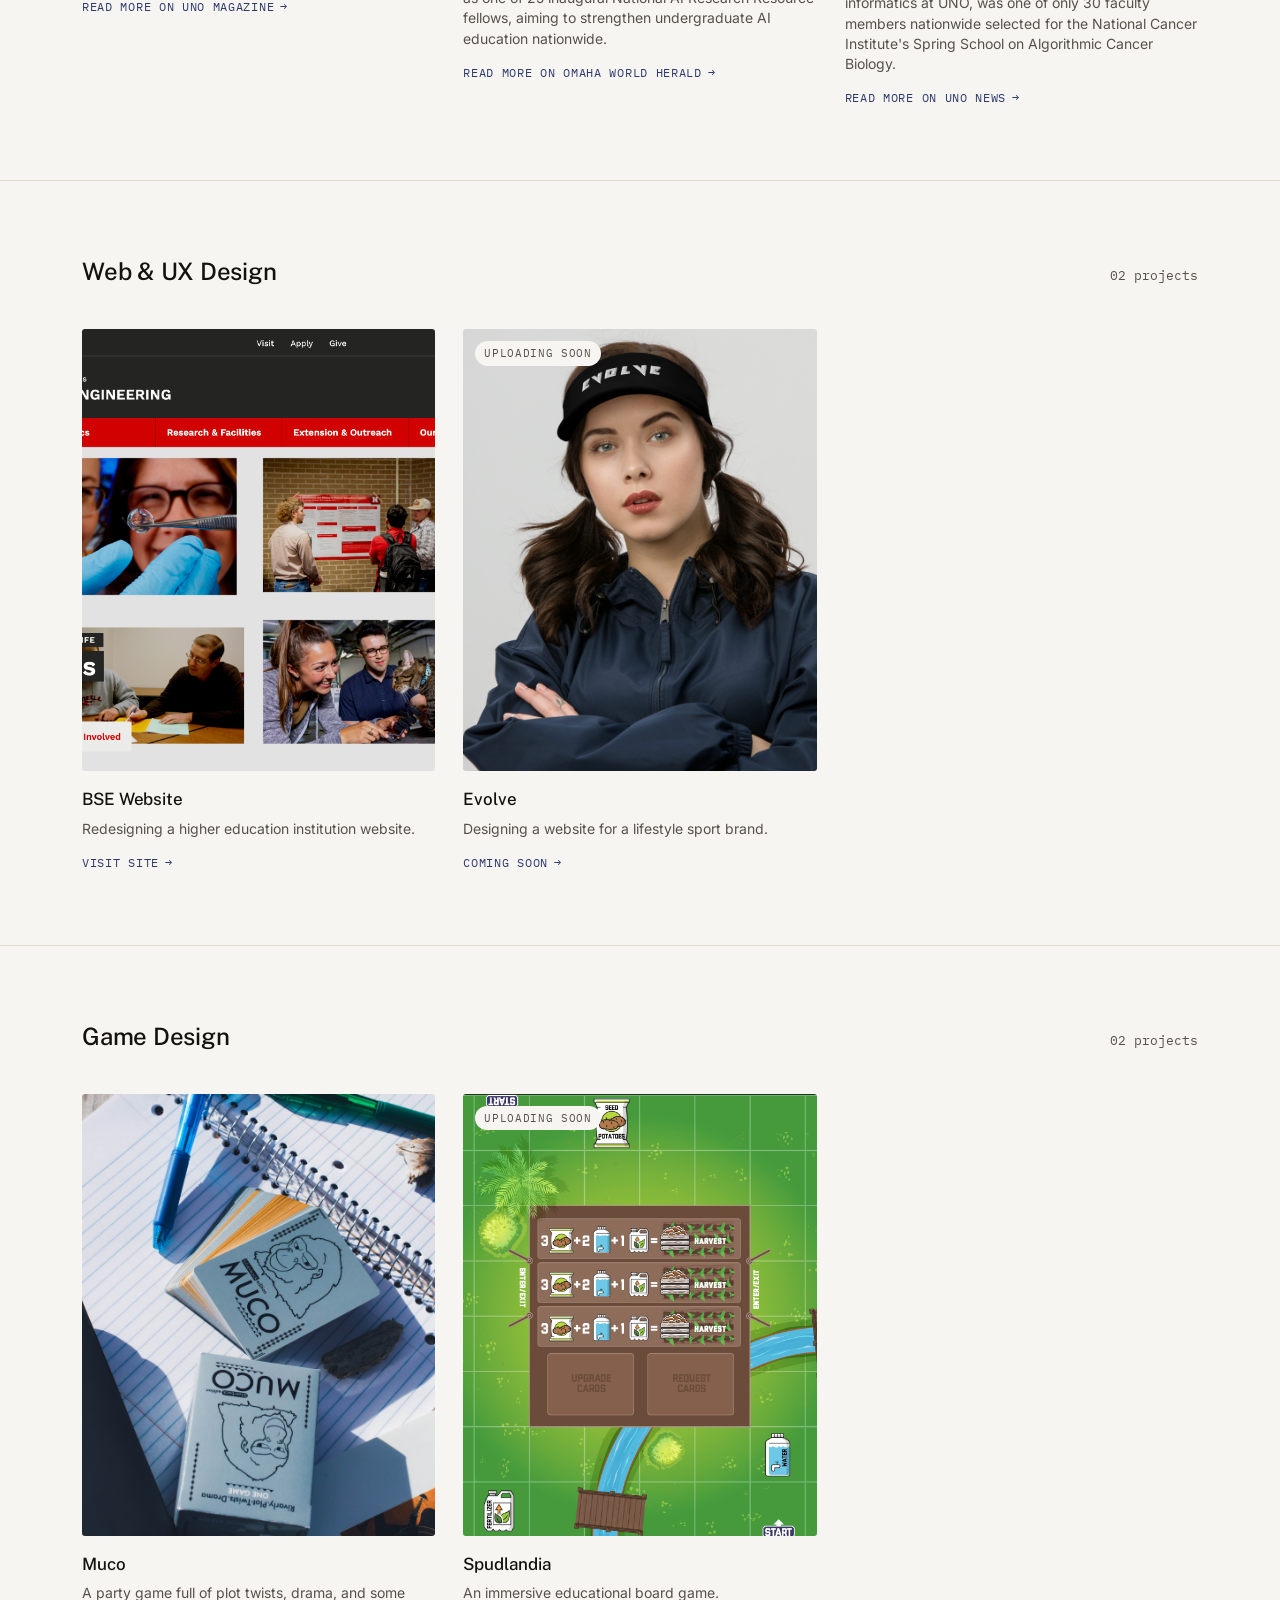
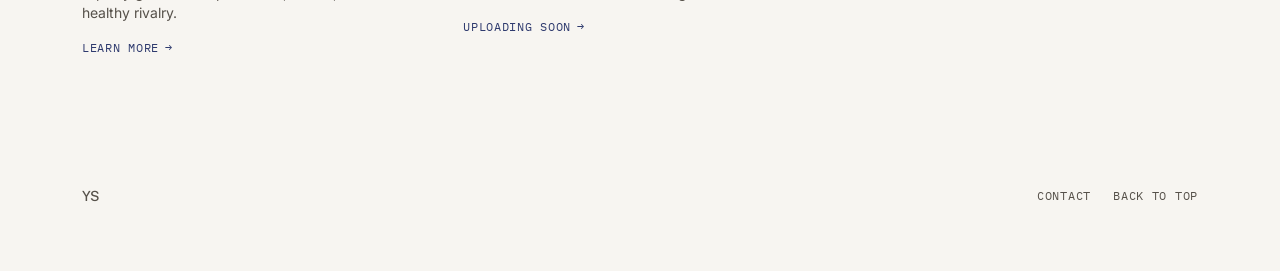
==== commit 0e6613d2: "Update homepage title and meta description to YSolutions branding Co-Authored-By: Claude Sonnet 5 <n" ====
--- a/index.html
+++ b/index.html
@@ -3,8 +3,8 @@
 <head>
 <meta charset="UTF-8">
 <meta name="viewport" content="width=device-width, initial-scale=1">
-<title>Yahya — Multimedia Designer &amp; Storyteller</title>
-<meta name="description" content="Portfolio of Yahya — film & motion graphics, graphic design, editorials, web & UX design, and game design.">
+<title>YSolutions</title>
+<meta name="description" content="Marketing solutions made simple.">
 <link rel="stylesheet" href="styles.css">
 </head>
 <body>
